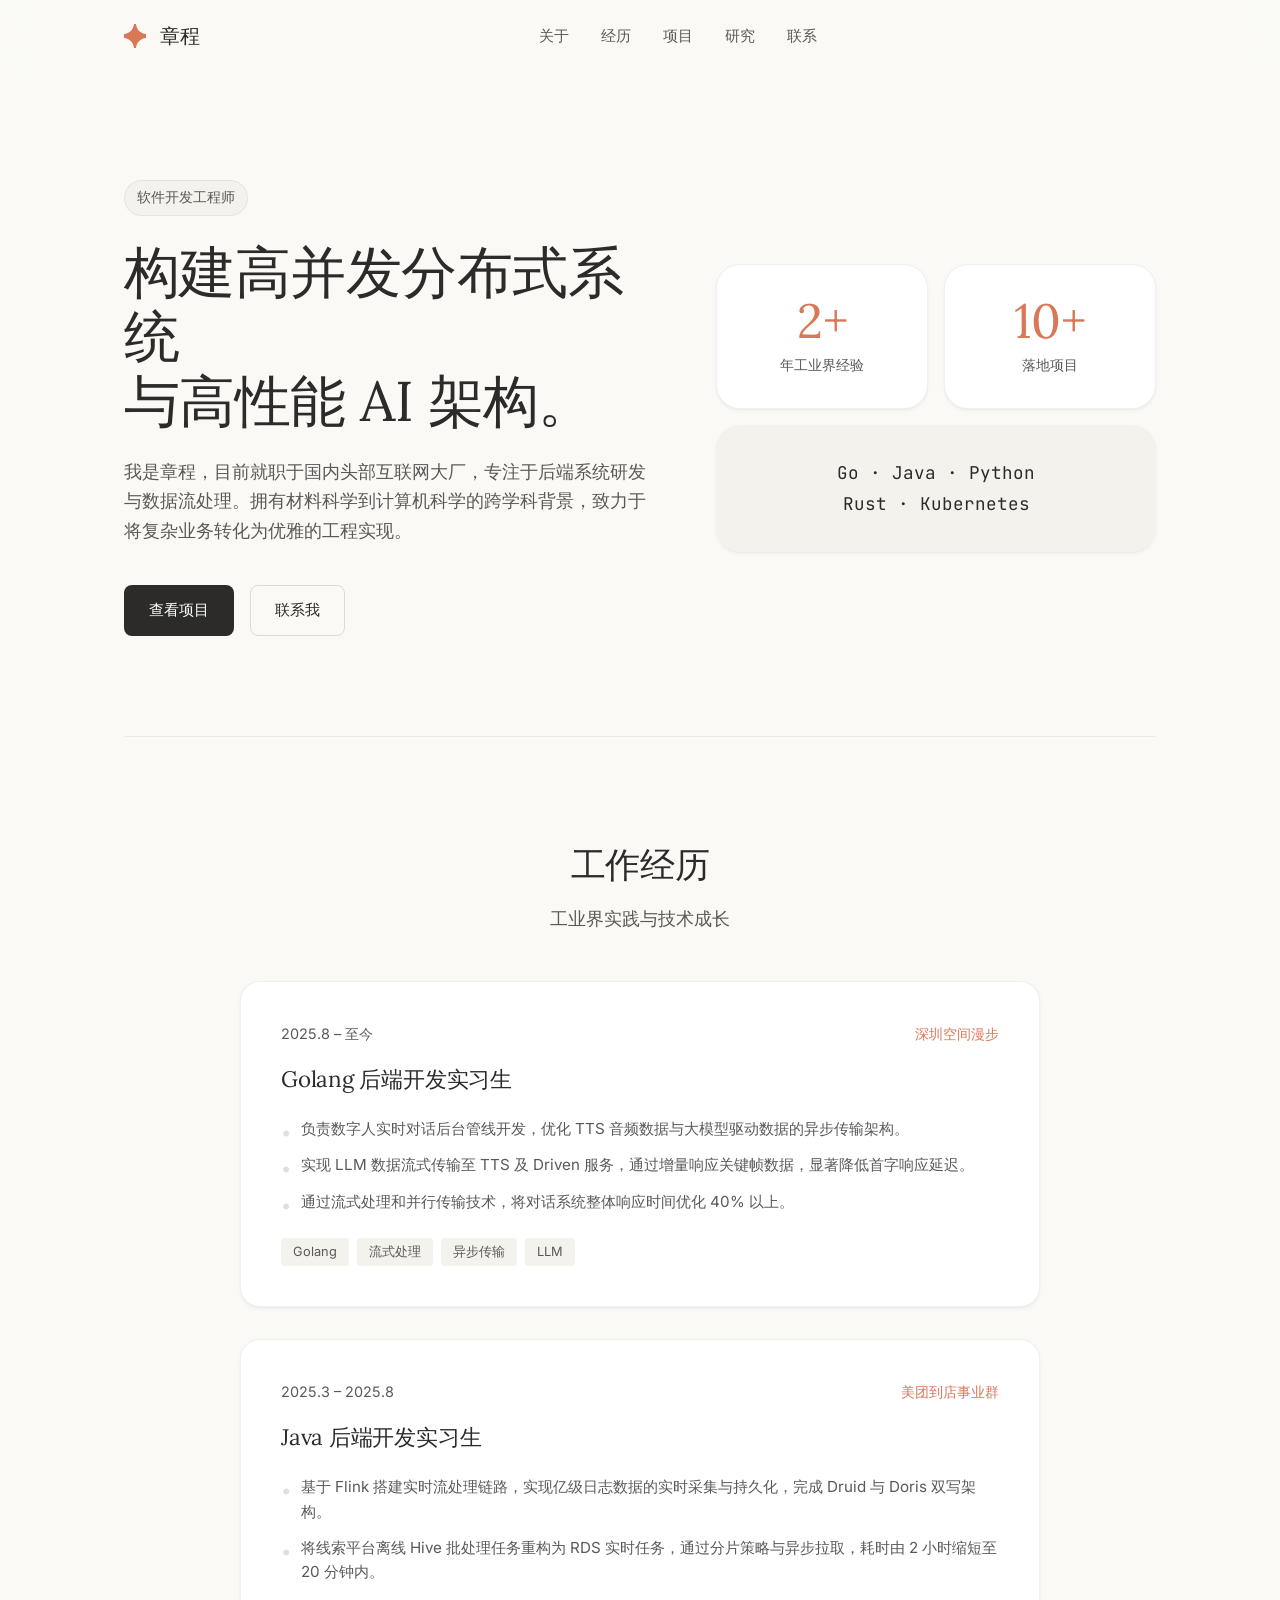
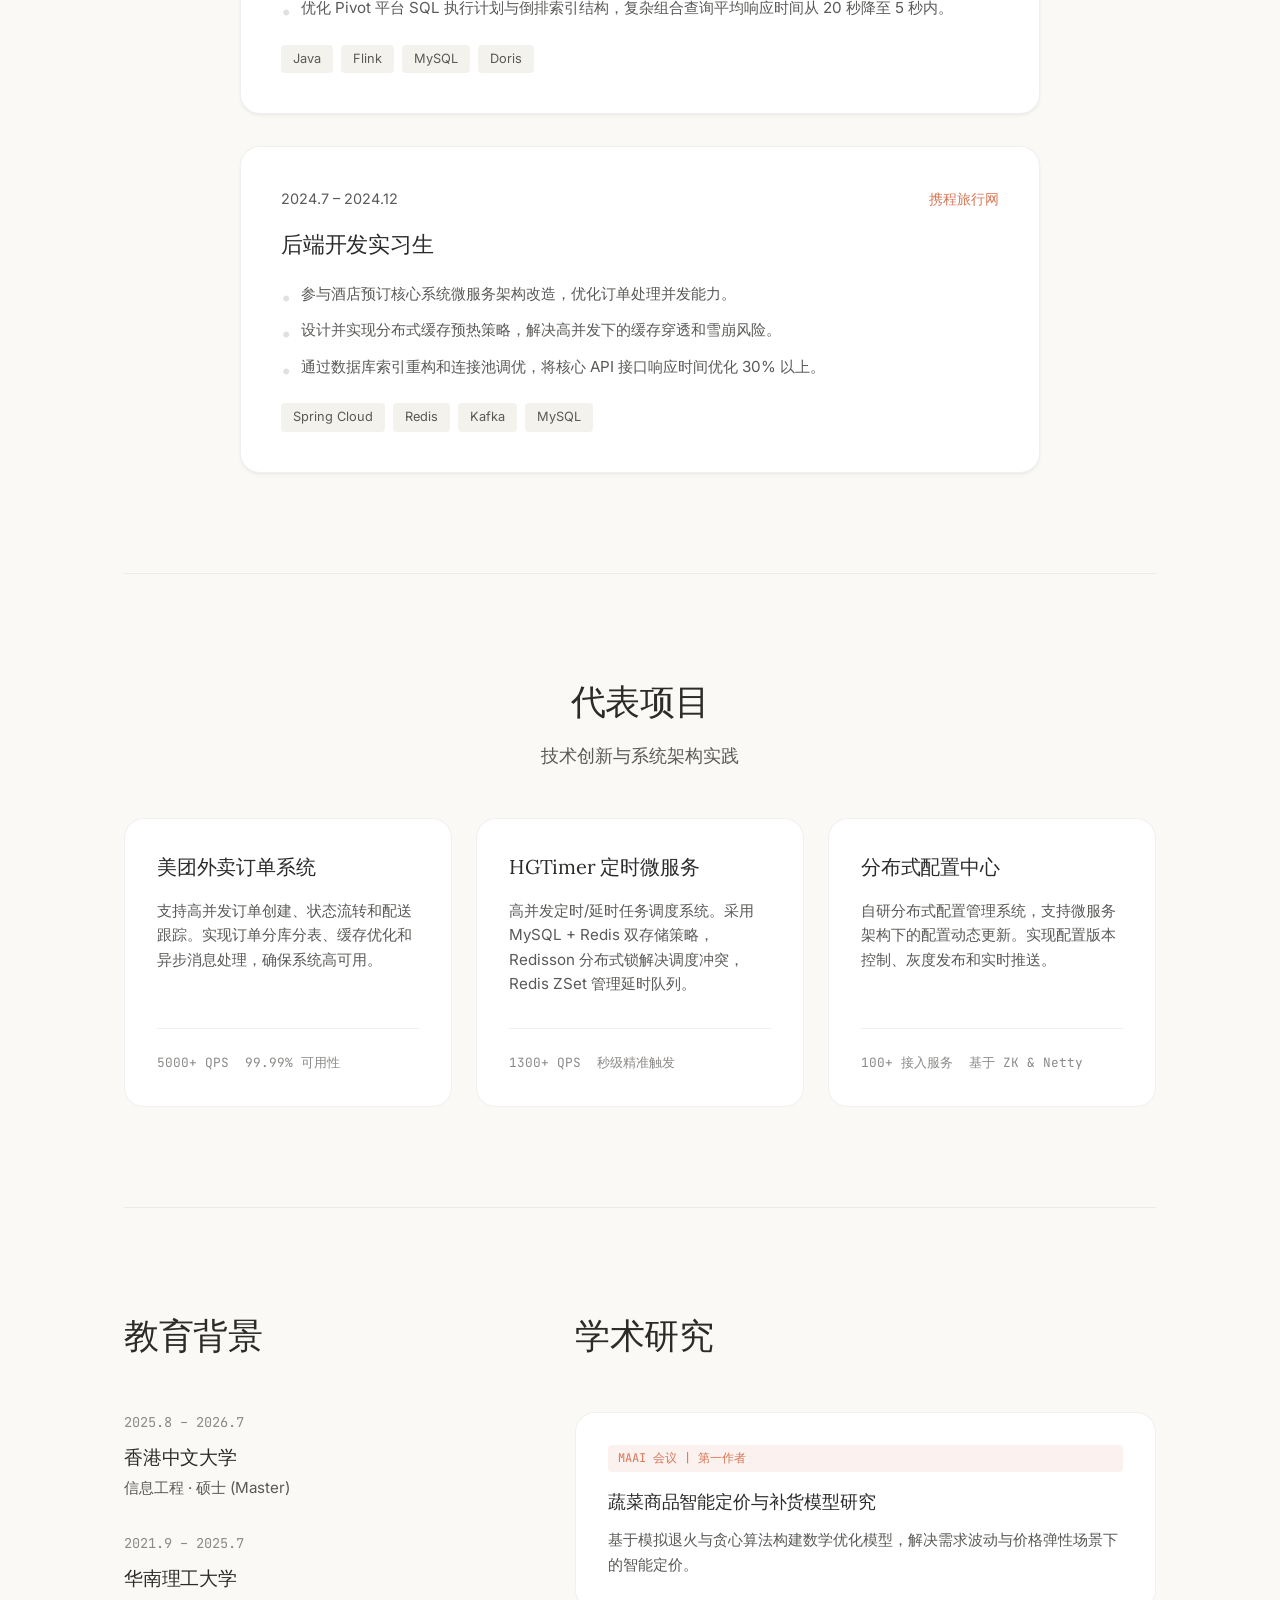
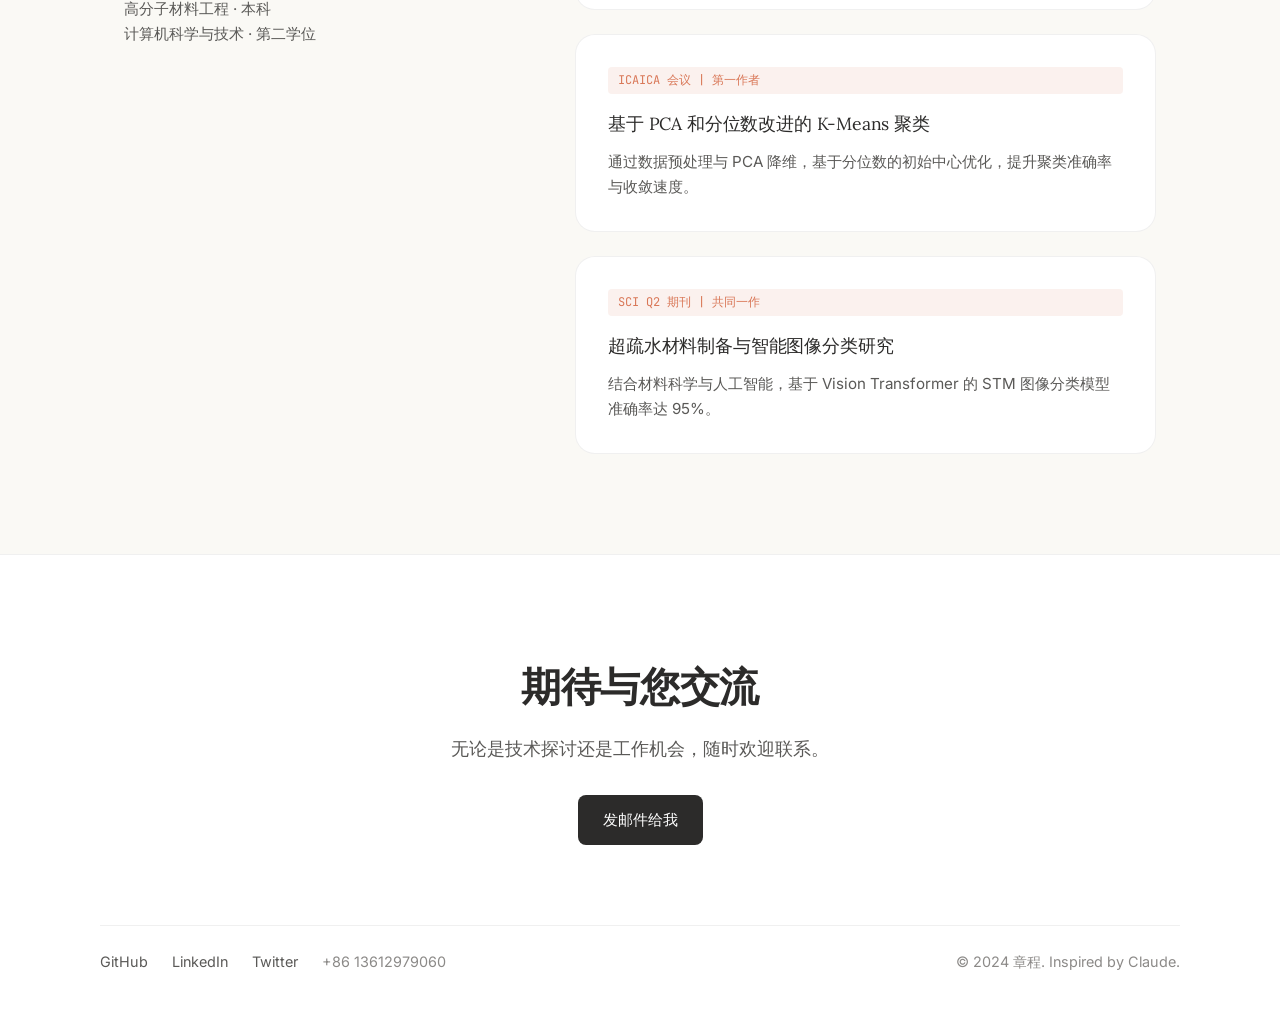
==== index.html @ 3ba99bca "redesign: full UI overhaul aligned with Claude.ai design system - Remove wallpaper toggle and neon p" ====
<!DOCTYPE html>
<html lang="zh-CN">
<head>
    <meta charset="UTF-8">
    <meta name="viewport" content="width=device-width, initial-scale=1.0">
    <title>章程 - 软件开发工程师</title>
    <!-- 字体：Lora(Serif)模拟Anthropic Serif, Inter(Sans)模拟Anthropic Sans -->
    <link rel="preconnect" href="https://fonts.googleapis.com">
    <link rel="preconnect" href="https://fonts.gstatic.com" crossorigin>
    <link href="https://fonts.googleapis.com/css2?family=Inter:wght@400;500;600&family=Lora:ital,wght@0,400;0,500;0,600;1,400&family=JetBrains+Mono:wght@400;500&display=swap" rel="stylesheet">
    <link rel="stylesheet" href="styles.css">
</head>
<body>
    <!-- 极简导航栏 -->
    <nav class="navbar">
        <div class="nav-container">
            <a href="#" class="nav-logo">
                <!-- Claude Star Logo SVG -->
                <svg width="24" height="24" viewBox="0 0 24 24" fill="none" xmlns="http://www.w3.org/2000/svg">
                    <path d="M12 0C12.5 5.5 16.5 9.5 22 10V14C16.5 14.5 12.5 18.5 12 24H10C9.5 18.5 5.5 14.5 0 14V10C5.5 9.5 9.5 5.5 10 0H12Z" fill="currentColor"/>
                </svg>
                <span>章程</span>
            </a>
            <div class="nav-menu">
                <a href="#about" class="nav-link">关于</a>
                <a href="#experience" class="nav-link">经历</a>
                <a href="#projects" class="nav-link">项目</a>
                <a href="#research" class="nav-link">研究</a>
                <a href="#contact" class="nav-link">联系</a>
            </div>
            <div class="nav-toggle">
                <span></span><span></span>
            </div>
        </div>
    </nav>

    <main class="main-content">
        <!-- Hero Section -->
        <section id="hero" class="hero">
            <div class="hero-content">
                <div class="hero-badge">软件开发工程师</div>
                <h1 class="hero-title">构建高并发分布式系统<br>与高性能 AI 架构。</h1>
                <p class="hero-description">
                    我是章程，目前就职于国内头部互联网大厂，专注于后端系统研发与数据流处理。拥有材料科学到计算机科学的跨学科背景，致力于将复杂业务转化为优雅的工程实现。
                </p>
                <div class="hero-actions">
                    <a href="#projects" class="btn btn-primary">查看项目</a>
                    <a href="#contact" class="btn btn-secondary">联系我</a>
                </div>
            </div>
            <div class="hero-visual">
                <div class="bento-grid">
                    <div class="bento-item stat-item">
                        <div class="stat-value">2+</div>
                        <div class="stat-label">年工业界经验</div>
                    </div>
                    <div class="bento-item stat-item">
                        <div class="stat-value">10+</div>
                        <div class="stat-label">落地项目</div>
                    </div>
                    <div class="bento-item tech-item">
                        <div class="tech-stack">Go · Java · Python<br>Rust · Kubernetes</div>
                    </div>
                </div>
            </div>
        </section>

        <!-- Experience Section -->
        <section id="experience" class="section">
            <div class="section-header">
                <h2>工作经历</h2>
                <p>工业界实践与技术成长</p>
            </div>
            <div class="timeline">
                <!-- 实习 1 -->
                <div class="timeline-card">
                    <div class="card-meta">
                        <span class="period">2025.8 – 至今</span>
                        <span class="company">深圳空间漫步</span>
                    </div>
                    <h3>Golang 后端开发实习生</h3>
                    <ul class="task-list">
                        <li>负责数字人实时对话后台管线开发，优化 TTS 音频数据与大模型驱动数据的异步传输架构。</li>
                        <li>实现 LLM 数据流式传输至 TTS 及 Driven 服务，通过增量响应关键帧数据，显著降低首字响应延迟。</li>
                        <li>通过流式处理和并行传输技术，将对话系统整体响应时间优化 40% 以上。</li>
                    </ul>
                    <div class="tags">
                        <span>Golang</span><span>流式处理</span><span>异步传输</span><span>LLM</span>
                    </div>
                </div>

                <!-- 实习 2 -->
                <div class="timeline-card">
                    <div class="card-meta">
                        <span class="period">2025.3 – 2025.8</span>
                        <span class="company">美团到店事业群</span>
                    </div>
                    <h3>Java 后端开发实习生</h3>
                    <ul class="task-list">
                        <li>基于 Flink 搭建实时流处理链路，实现亿级日志数据的实时采集与持久化，完成 Druid 与 Doris 双写架构。</li>
                        <li>将线索平台离线 Hive 批处理任务重构为 RDS 实时任务，通过分片策略与异步拉取，耗时由 2 小时缩短至 20 分钟内。</li>
                        <li>优化 Pivot 平台 SQL 执行计划与倒排索引结构，复杂组合查询平均响应时间从 20 秒降至 5 秒内。</li>
                    </ul>
                    <div class="tags">
                        <span>Java</span><span>Flink</span><span>MySQL</span><span>Doris</span>
                    </div>
                </div>

                <!-- 实习 3 -->
                <div class="timeline-card">
                    <div class="card-meta">
                        <span class="period">2024.7 – 2024.12</span>
                        <span class="company">携程旅行网</span>
                    </div>
                    <h3>后端开发实习生</h3>
                    <ul class="task-list">
                        <li>参与酒店预订核心系统微服务架构改造，优化订单处理并发能力。</li>
                        <li>设计并实现分布式缓存预热策略，解决高并发下的缓存穿透和雪崩风险。</li>
                        <li>通过数据库索引重构和连接池调优，将核心 API 接口响应时间优化 30% 以上。</li>
                    </ul>
                    <div class="tags">
                        <span>Spring Cloud</span><span>Redis</span><span>Kafka</span><span>MySQL</span>
                    </div>
                </div>
            </div>
        </section>

        <!-- Projects Section -->
        <section id="projects" class="section">
            <div class="section-header">
                <h2>代表项目</h2>
                <p>技术创新与系统架构实践</p>
            </div>
            <div class="grid-layout">
                <a href="https://github.com/SCUTcoder" target="_blank" class="project-card">
                    <div class="card-top">
                        <h3>美团外卖订单系统</h3>
                        <p>支持高并发订单创建、状态流转和配送跟踪。实现订单分库分表、缓存优化和异步消息处理，确保系统高可用。</p>
                    </div>
                    <div class="card-bottom">
                        <div class="metrics">
                            <span>5000+ QPS</span>
                            <span>99.99% 可用性</span>
                        </div>
                    </div>
                </a>

                <a href="https://github.com/SCUTcoder" target="_blank" class="project-card">
                    <div class="card-top">
                        <h3>HGTimer 定时微服务</h3>
                        <p>高并发定时/延时任务调度系统。采用 MySQL + Redis 双存储策略，Redisson 分布式锁解决调度冲突，Redis ZSet 管理延时队列。</p>
                    </div>
                    <div class="card-bottom">
                        <div class="metrics">
                            <span>1300+ QPS</span>
                            <span>秒级精准触发</span>
                        </div>
                    </div>
                </a>

                <a href="https://github.com/SCUTcoder" target="_blank" class="project-card">
                    <div class="card-top">
                        <h3>分布式配置中心</h3>
                        <p>自研分布式配置管理系统，支持微服务架构下的配置动态更新。实现配置版本控制、灰度发布和实时推送。</p>
                    </div>
                    <div class="card-bottom">
                        <div class="metrics">
                            <span>100+ 接入服务</span>
                            <span>基于 ZK & Netty</span>
                        </div>
                    </div>
                </a>
            </div>
        </section>

        <!-- Education & Research Section -->
        <section id="research" class="section split-section">
            <div class="split-col">
                <div class="section-header align-left">
                    <h2>教育背景</h2>
                </div>
                <div class="edu-list">
                    <div class="edu-item">
                        <div class="edu-year">2025.8 – 2026.7</div>
                        <h3>香港中文大学</h3>
                        <p>信息工程 · 硕士 (Master)</p>
                    </div>
                    <div class="edu-item">
                        <div class="edu-year">2021.9 – 2025.7</div>
                        <h3>华南理工大学</h3>
                        <p>高分子材料工程 · 本科<br>计算机科学与技术 · 第二学位</p>
                    </div>
                </div>
            </div>
            <div class="split-col">
                <div class="section-header align-left">
                    <h2>学术研究</h2>
                </div>
                <div class="research-list">
                    <a href="https://ieeexplore.ieee.org/document/10442157" target="_blank" class="research-item">
                        <span class="badge">MAAI 会议 | 第一作者</span>
                        <h4>蔬菜商品智能定价与补货模型研究</h4>
                        <p>基于模拟退火与贪心算法构建数学优化模型，解决需求波动与价格弹性场景下的智能定价。</p>
                    </a>
                    <a href="https://ieeexplore.ieee.org/document/10823007" target="_blank" class="research-item">
                        <span class="badge">ICAICA 会议 | 第一作者</span>
                        <h4>基于 PCA 和分位数改进的 K-Means 聚类</h4>
                        <p>通过数据预处理与 PCA 降维，基于分位数的初始中心优化，提升聚类准确率与收敛速度。</p>
                    </a>
                    <a href="https://www.sciencedirect.com/journal/surfaces-and-interfaces" target="_blank" class="research-item">
                        <span class="badge">SCI Q2 期刊 | 共同一作</span>
                        <h4>超疏水材料制备与智能图像分类研究</h4>
                        <p>结合材料科学与人工智能，基于 Vision Transformer 的 STM 图像分类模型准确率达 95%。</p>
                    </a>
                </div>
            </div>
        </section>
    </main>

    <footer id="contact" class="footer">
        <div class="footer-container">
            <div class="footer-main">
                <h2>期待与您交流</h2>
                <p>无论是技术探讨还是工作机会，随时欢迎联系。</p>
                <a href="mailto:1210611347@qq.com" class="btn btn-primary">发邮件给我</a>
            </div>
            <div class="footer-links">
                <div class="contact-links">
                    <a href="https://github.com/SCUTcoder" target="_blank">GitHub</a>
                    <a href="#">LinkedIn</a>
                    <a href="#">Twitter</a>
                    <span>+86 13612979060</span>
                </div>
                <div class="copyright">
                    © 2024 章程. Inspired by Claude.
                </div>
            </div>
        </div>
    </footer>

    <script src="script.js"></script>
</body>
</html>
---- styles.css ----
/* Claude Design System - Exact Alignment */
:root {
    /* Core Colors */
    --anthropic-paper: #FAF9F5;
    --anthropic-terracotta: #D97757;
    --anthropic-terracotta-hover: #C4664A;
    --anthropic-charcoal: #2C2B2A;

    /* Functional Colors */
    --bg-main: var(--anthropic-paper);
    --bg-secondary: #F4F2EC;
    --bg-card: #FFFFFF;
    --text-primary: var(--anthropic-charcoal);
    --text-secondary: #5A5957;
    --text-tertiary: #8C8A88;
    --border-light: rgba(0, 0, 0, 0.06);
    --border-medium: rgba(0, 0, 0, 0.12);

    /* Shadows */
    --shadow-sm: 0 1px 2px rgba(0, 0, 0, 0.04), 0 2px 4px rgba(0, 0, 0, 0.04);
    --shadow-md: 0 2px 4px rgba(0, 0, 0, 0.04), 0 4px 8px rgba(0, 0, 0, 0.04);
    --shadow-lg: 0 4px 6px rgba(0, 0, 0, 0.04), 0 10px 24px rgba(0, 0, 0, 0.06);

    /* Layout */
    --radius-sm: 8px;
    --radius-md: 12px;
    --radius-lg: 20px;
    --radius-xl: 24px;
    --transition: all 0.25s cubic-bezier(0.2, 0.8, 0.2, 1);
    --max-width: 1080px;
}

/* Reset & Base */
* { margin: 0; padding: 0; box-sizing: border-box; }
html { scroll-behavior: smooth; font-size: 16px; }

body {
    font-family: 'Inter', -apple-system, BlinkMacSystemFont, sans-serif;
    background-color: var(--bg-main);
    color: var(--text-primary);
    line-height: 1.6;
    -webkit-font-smoothing: antialiased;
    -moz-osx-font-smoothing: grayscale;
}

/* Typography Overrides */
h1, h2, h3, h4, .nav-logo {
    font-family: 'Lora', Georgia, serif;
    color: var(--text-primary);
    letter-spacing: -0.01em;
}

code, .badge {
    font-family: 'JetBrains Mono', monospace;
}

/* Navigation */
.navbar {
    position: fixed;
    top: 0; left: 0; right: 0;
    background: rgba(250, 249, 245, 0.85);
    backdrop-filter: blur(12px);
    -webkit-backdrop-filter: blur(12px);
    z-index: 1000;
    transition: var(--transition);
    border-bottom: 1px solid transparent;
}

.navbar.scrolled {
    border-bottom: 1px solid var(--border-light);
}

.nav-container {
    max-width: var(--max-width);
    margin: 0 auto;
    padding: 0 24px;
    height: 72px;
    display: flex;
    justify-content: space-between;
    align-items: center;
}

.nav-logo {
    display: flex;
    align-items: center;
    gap: 12px;
    font-size: 1.25rem;
    font-weight: 500;
    text-decoration: none;
    color: var(--text-primary);
}

.nav-logo svg {
    color: var(--anthropic-terracotta);
}

.nav-menu {
    display: flex;
    gap: 32px;
}

.nav-link {
    text-decoration: none;
    color: var(--text-secondary);
    font-size: 0.95rem;
    font-weight: 400;
    transition: var(--transition);
}

.nav-link:hover {
    color: var(--anthropic-terracotta);
}

/* Layout */
.main-content {
    max-width: var(--max-width);
    margin: 0 auto;
    padding: 0 24px;
}

.section {
    padding: 100px 0;
    border-bottom: 1px solid var(--border-light);
}

.section:last-child {
    border-bottom: none;
}

.section-header {
    margin-bottom: 48px;
    text-align: center;
}

.section-header.align-left {
    text-align: left;
}

.section-header h2 {
    font-size: 2.2rem;
    font-weight: 400;
    margin-bottom: 12px;
}

.section-header p {
    color: var(--text-secondary);
    font-size: 1.1rem;
}

/* Buttons */
.btn {
    display: inline-flex;
    align-items: center;
    justify-content: center;
    padding: 12px 24px;
    border-radius: var(--radius-sm);
    font-size: 0.95rem;
    font-weight: 500;
    text-decoration: none;
    transition: var(--transition);
    cursor: pointer;
    border: 1px solid transparent;
}

.btn-primary {
    background-color: var(--anthropic-charcoal);
    color: white;
}

.btn-primary:hover {
    background-color: #000000;
    transform: translateY(-1px);
    box-shadow: var(--shadow-md);
}

.btn-secondary {
    background-color: transparent;
    color: var(--text-primary);
    border-color: var(--border-medium);
}

.btn-secondary:hover {
    border-color: var(--text-primary);
    background-color: rgba(0,0,0,0.02);
}

/* Hero Section */
.hero {
    padding: 180px 0 100px;
    display: grid;
    grid-template-columns: 1.2fr 1fr;
    gap: 64px;
    align-items: center;
    border-bottom: 1px solid var(--border-light);
}

.hero-badge {
    display: inline-block;
    padding: 6px 12px;
    background: var(--bg-secondary);
    border: 1px solid var(--border-light);
    border-radius: 20px;
    font-size: 0.85rem;
    color: var(--text-secondary);
    margin-bottom: 24px;
    font-family: 'JetBrains Mono', monospace;
}

.hero-title {
    font-size: clamp(2.5rem, 5vw, 3.5rem);
    font-weight: 400;
    line-height: 1.15;
    margin-bottom: 24px;
}

.hero-description {
    font-size: 1.15rem;
    color: var(--text-secondary);
    line-height: 1.6;
    margin-bottom: 40px;
    max-width: 540px;
}

.hero-actions {
    display: flex;
    gap: 16px;
}

/* Bento Grid */
.bento-grid {
    display: grid;
    grid-template-columns: 1fr 1fr;
    gap: 16px;
}

.bento-item {
    background: var(--bg-card);
    padding: 32px;
    border-radius: var(--radius-xl);
    border: 1px solid var(--border-light);
    box-shadow: var(--shadow-sm);
    display: flex;
    flex-direction: column;
    justify-content: center;
}

.stat-item {
    align-items: center;
    text-align: center;
}

.stat-value {
    font-family: 'Lora', serif;
    font-size: 3rem;
    color: var(--anthropic-terracotta);
    line-height: 1;
    margin-bottom: 8px;
}

.stat-label {
    font-size: 0.9rem;
    color: var(--text-secondary);
}

.tech-item {
    grid-column: span 2;
    background: var(--bg-secondary);
    border: none;
}

.tech-stack {
    font-family: 'JetBrains Mono', monospace;
    font-size: 1.1rem;
    color: var(--text-primary);
    line-height: 1.8;
    text-align: center;
}

/* Timeline / Experience */
.timeline {
    max-width: 800px;
    margin: 0 auto;
    display: flex;
    flex-direction: column;
    gap: 32px;
}

.timeline-card {
    background: var(--bg-card);
    border: 1px solid var(--border-light);
    border-radius: var(--radius-lg);
    padding: 40px;
    box-shadow: var(--shadow-sm);
    transition: var(--transition);
}

.timeline-card:hover {
    box-shadow: var(--shadow-lg);
    border-color: var(--border-medium);
}

.card-meta {
    display: flex;
    justify-content: space-between;
    margin-bottom: 16px;
    font-size: 0.9rem;
    color: var(--text-secondary);
}

.company {
    font-weight: 500;
    color: var(--anthropic-terracotta);
}

.timeline-card h3 {
    font-size: 1.4rem;
    font-weight: 400;
    margin-bottom: 20px;
}

.task-list {
    list-style: none;
    margin-bottom: 24px;
}

.task-list li {
    position: relative;
    padding-left: 20px;
    margin-bottom: 12px;
    color: var(--text-secondary);
    font-size: 0.95rem;
}

.task-list li::before {
    content: "•";
    position: absolute;
    left: 0;
    color: var(--border-medium);
    font-size: 1.2rem;
}

.tags {
    display: flex;
    flex-wrap: wrap;
    gap: 8px;
}

.tags span {
    font-size: 0.8rem;
    padding: 4px 12px;
    background: var(--bg-secondary);
    border-radius: 4px;
    color: var(--text-secondary);
}

/* Grid Layouts for Projects */
.grid-layout {
    display: grid;
    grid-template-columns: repeat(auto-fit, minmax(300px, 1fr));
    gap: 24px;
}

.project-card, .research-item {
    background: var(--bg-card);
    border: 1px solid var(--border-light);
    border-radius: var(--radius-lg);
    padding: 32px;
    text-decoration: none;
    color: inherit;
    display: flex;
    flex-direction: column;
    justify-content: space-between;
    transition: var(--transition);
}

.project-card:hover, .research-item:hover {
    transform: translateY(-2px);
    box-shadow: var(--shadow-lg);
    border-color: var(--border-medium);
}

.card-top h3 {
    font-size: 1.25rem;
    font-weight: 400;
    margin-bottom: 16px;
}

.card-top p {
    color: var(--text-secondary);
    font-size: 0.95rem;
    line-height: 1.6;
    margin-bottom: 32px;
}

.metrics {
    display: flex;
    gap: 16px;
    padding-top: 24px;
    border-top: 1px solid var(--border-light);
    font-family: 'JetBrains Mono', monospace;
    font-size: 0.8rem;
    color: var(--text-tertiary);
}

/* Split Section (Education & Research) */
.split-section {
    display: grid;
    grid-template-columns: 1fr 1.5fr;
    gap: 64px;
}

.edu-item {
    margin-bottom: 32px;
}

.edu-year {
    font-family: 'JetBrains Mono', monospace;
    font-size: 0.85rem;
    color: var(--text-tertiary);
    margin-bottom: 8px;
}

.edu-item h3 {
    font-size: 1.2rem;
    font-weight: 400;
    margin-bottom: 4px;
}

.edu-item p {
    color: var(--text-secondary);
    font-size: 0.95rem;
}

.research-list {
    display: flex;
    flex-direction: column;
    gap: 24px;
}

.research-item .badge {
    display: inline-block;
    font-size: 0.75rem;
    padding: 4px 10px;
    background: rgba(217, 119, 87, 0.1);
    color: var(--anthropic-terracotta);
    border-radius: 4px;
    margin-bottom: 16px;
}

.research-item h4 {
    font-size: 1.1rem;
    font-weight: 400;
    margin-bottom: 12px;
}

.research-item p {
    color: var(--text-secondary);
    font-size: 0.95rem;
    margin: 0;
}

/* Footer */
.footer {
    background: var(--bg-card);
    padding: 100px 24px 40px;
    border-top: 1px solid var(--border-light);
}

.footer-container {
    max-width: var(--max-width);
    margin: 0 auto;
}

.footer-main {
    text-align: center;
    max-width: 600px;
    margin: 0 auto 80px;
}

.footer-main h2 {
    font-size: 2.5rem;
    margin-bottom: 16px;
}

.footer-main p {
    color: var(--text-secondary);
    font-size: 1.1rem;
    margin-bottom: 32px;
}

.footer-links {
    display: flex;
    justify-content: space-between;
    align-items: center;
    padding-top: 24px;
    border-top: 1px solid var(--border-light);
    font-size: 0.9rem;
}

.contact-links {
    display: flex;
    gap: 24px;
}

.contact-links a {
    color: var(--text-secondary);
    text-decoration: none;
    transition: var(--transition);
}

.contact-links a:hover {
    color: var(--text-primary);
}

.contact-links span {
    color: var(--text-tertiary);
}

.copyright {
    color: var(--text-tertiary);
}

/* Responsive */
@media (max-width: 900px) {
    .hero {
        grid-template-columns: 1fr;
        padding: 140px 0 80px;
        text-align: center;
    }

    .hero-description {
        margin: 0 auto 40px;
    }

    .hero-actions {
        justify-content: center;
    }

    .split-section {
        grid-template-columns: 1fr;
        gap: 48px;
    }
}

@media (max-width: 600px) {
    .nav-menu {
        display: none;
    }

    .bento-grid {
        grid-template-columns: 1fr;
    }

    .tech-item {
        grid-column: 1;
    }

    .footer-links {
        flex-direction: column;
        gap: 24px;
        text-align: center;
    }

    .contact-links {
        flex-wrap: wrap;
        justify-content: center;
    }
}

/* Minimalist fade-in animation for load */
.fade-up {
    animation: fadeUp 0.6s cubic-bezier(0.2, 0.8, 0.2, 1) forwards;
    opacity: 0;
    transform: translateY(20px);
}

@keyframes fadeUp {
    to {
        opacity: 1;
        transform: translateY(0);
    }
}
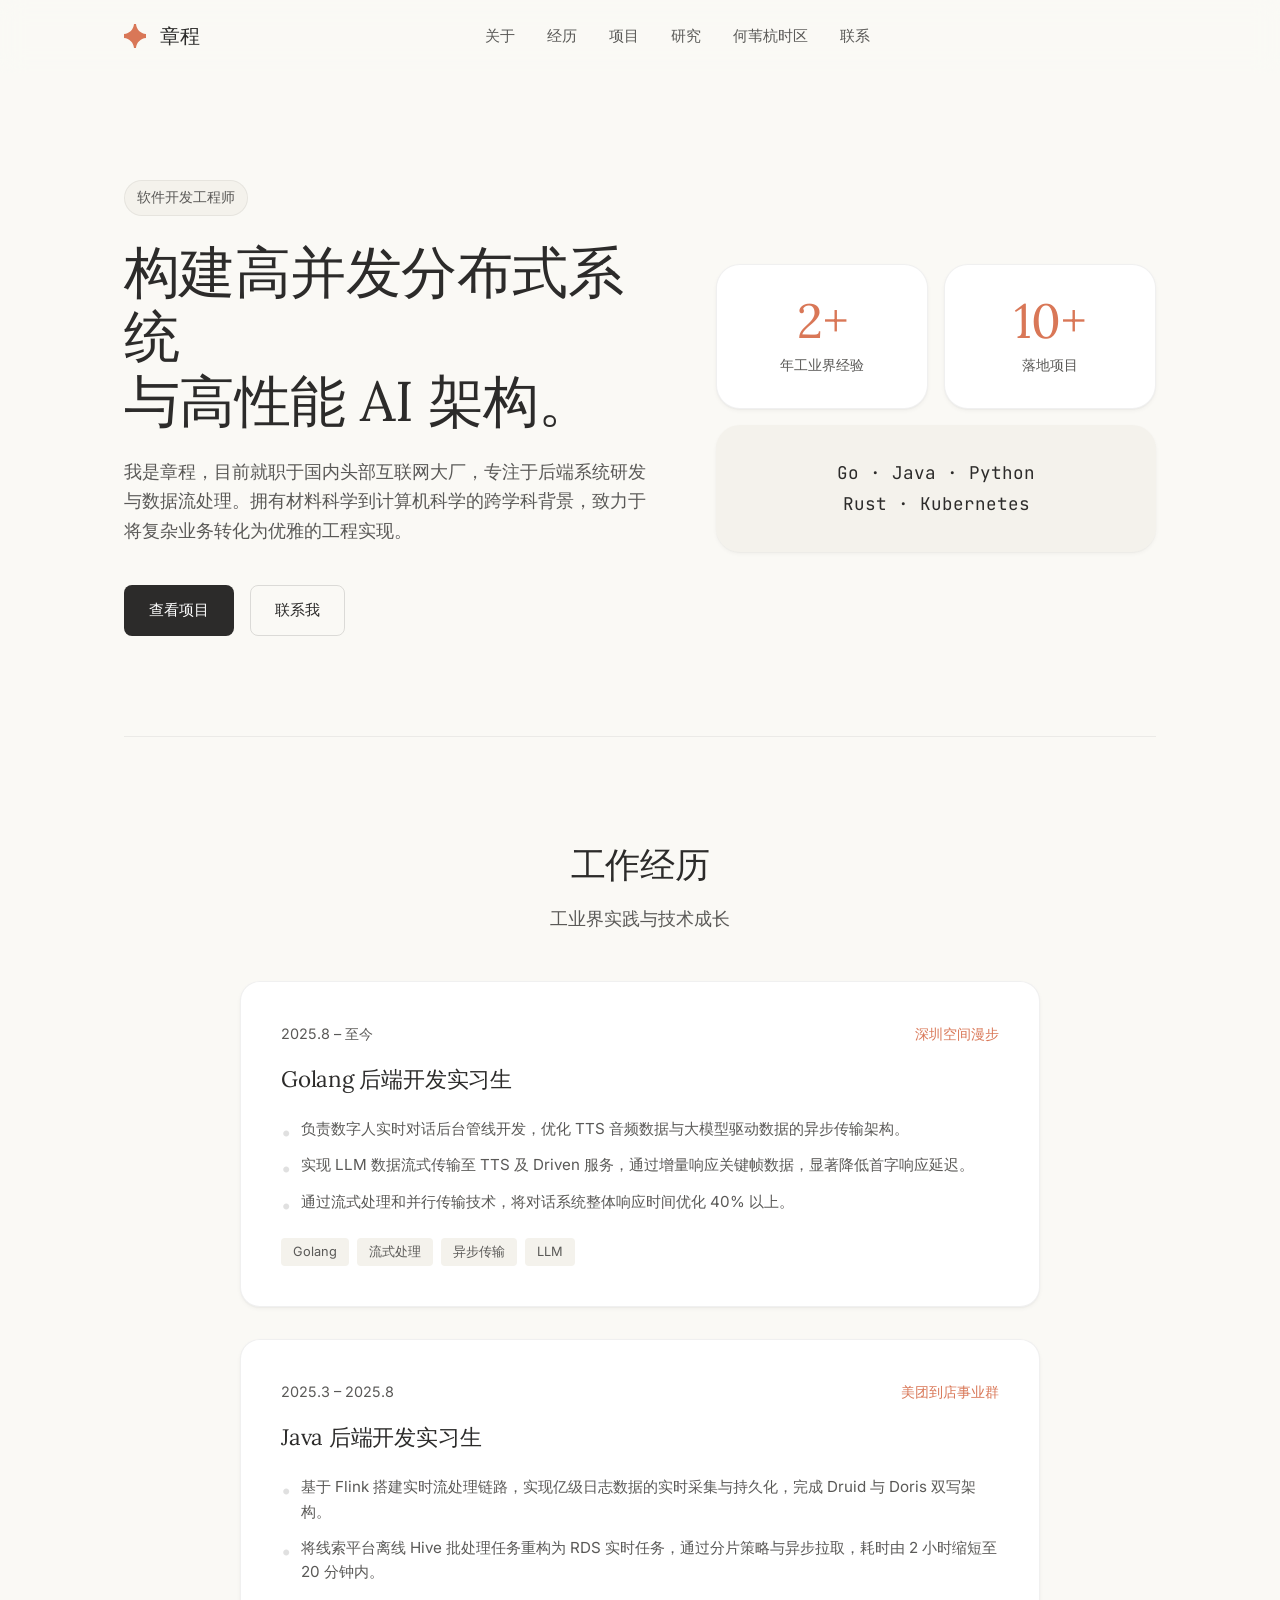
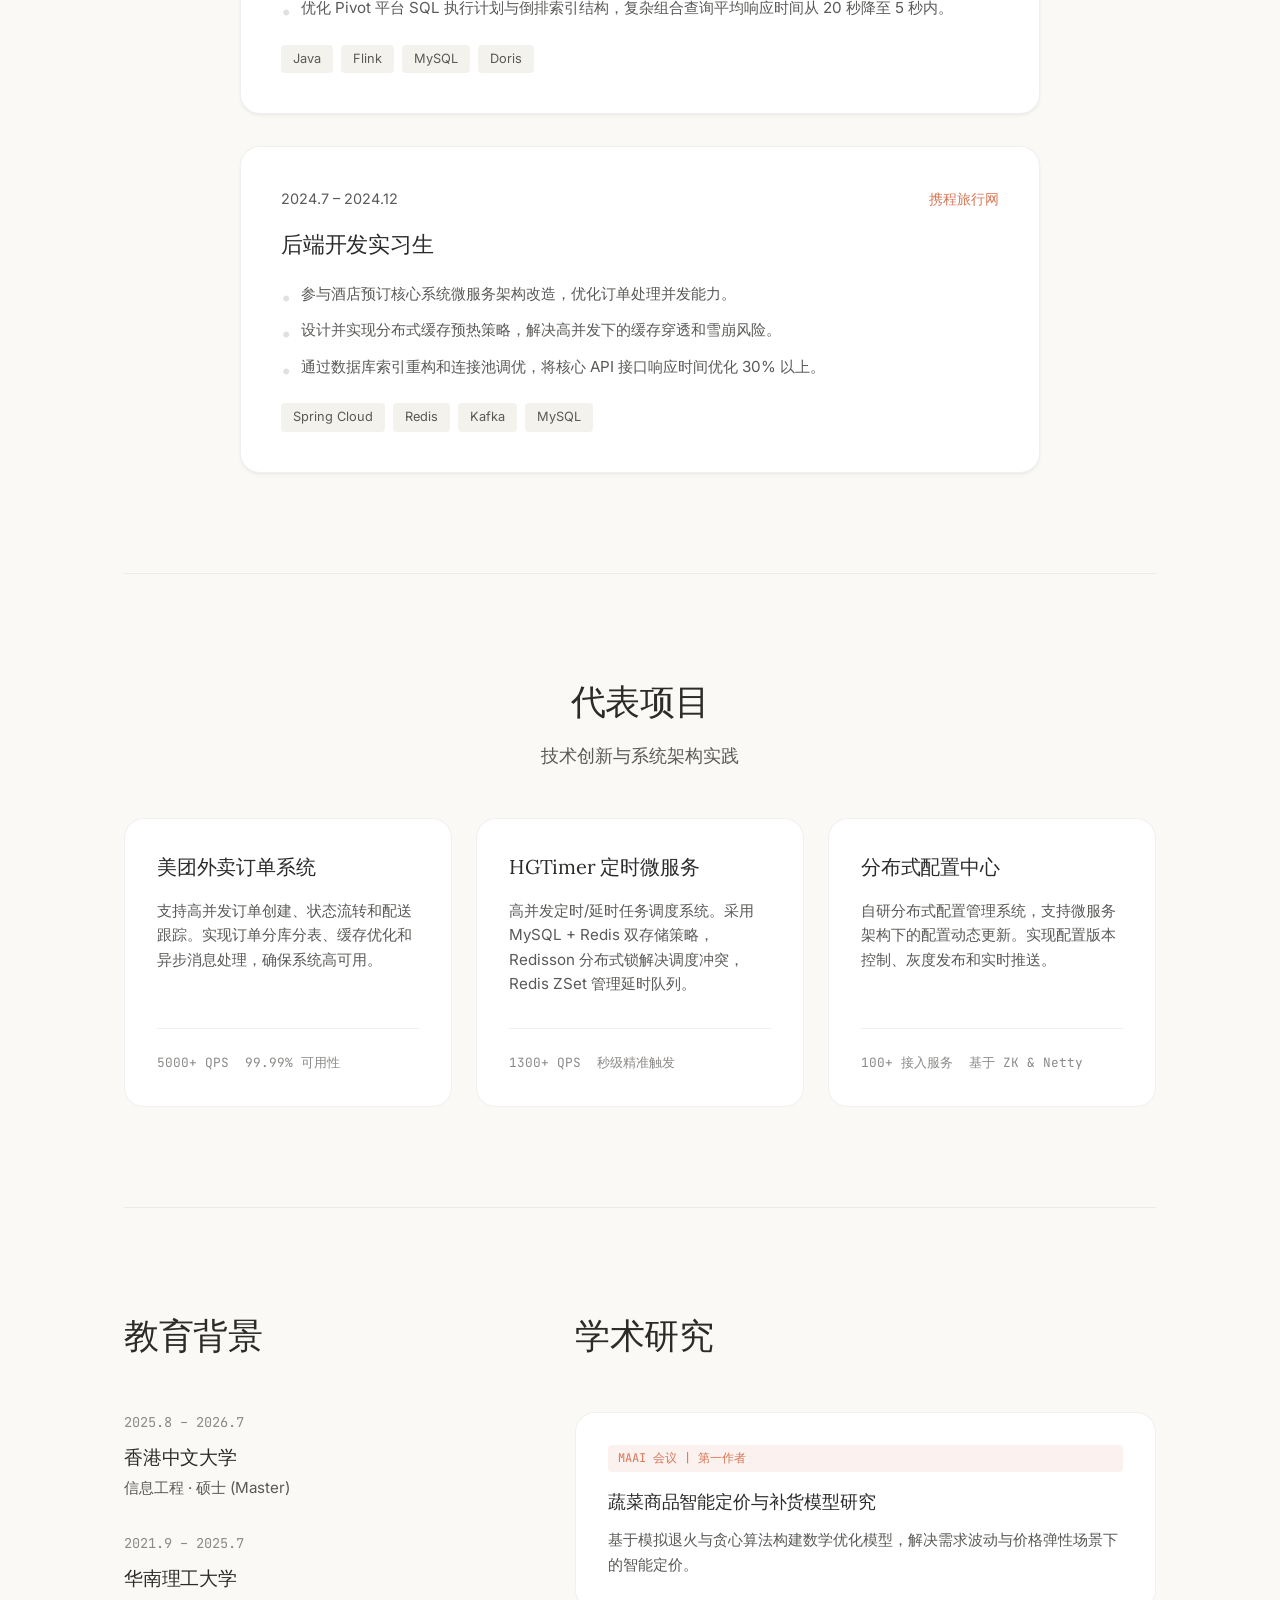
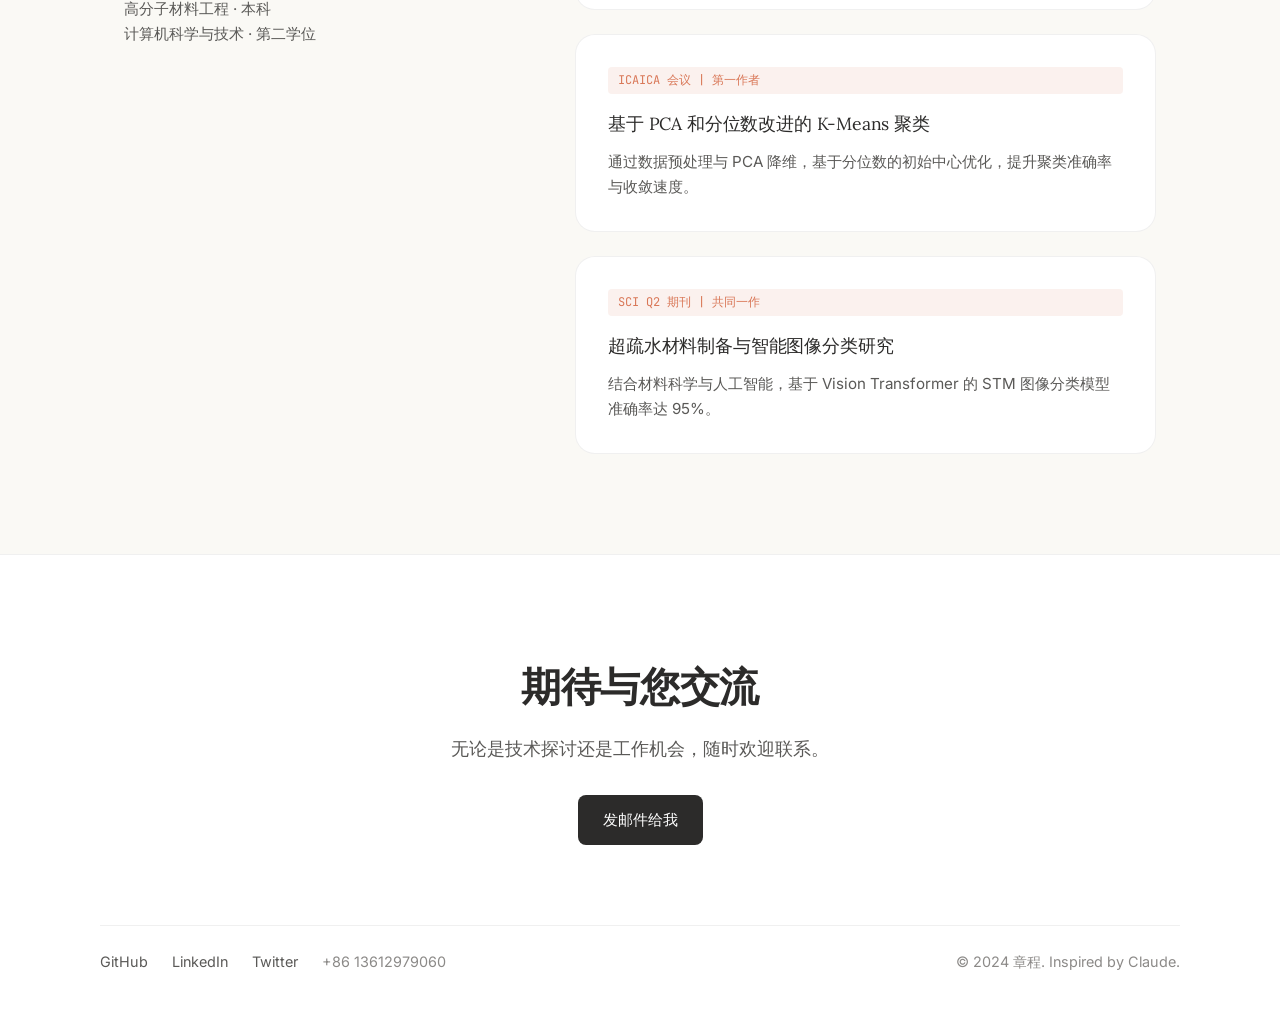
==== commit d4529adb: "Add He Weihang timezone clock" ====
--- a/index.html
+++ b/index.html
@@ -8,6 +8,7 @@
     <link rel="preconnect" href="https://fonts.googleapis.com">
     <link rel="preconnect" href="https://fonts.gstatic.com" crossorigin>
     <link href="https://fonts.googleapis.com/css2?family=Inter:wght@400;500;600&family=Lora:ital,wght@0,400;0,500;0,600;1,400&family=JetBrains+Mono:wght@400;500&display=swap" rel="stylesheet">
+    <link rel="icon" href="data:image/svg+xml,%3Csvg xmlns='http://www.w3.org/2000/svg' viewBox='0 0 24 24'%3E%3Cpath fill='%23D97757' d='M12 0C12.5 5.5 16.5 9.5 22 10V14C16.5 14.5 12.5 18.5 12 24H10C9.5 18.5 5.5 14.5 0 14V10C5.5 9.5 9.5 5.5 10 0H12Z'/%3E%3C/svg%3E">
     <link rel="stylesheet" href="styles.css">
 </head>
 <body>
@@ -26,6 +27,7 @@
                 <a href="#experience" class="nav-link">经历</a>
                 <a href="#projects" class="nav-link">项目</a>
                 <a href="#research" class="nav-link">研究</a>
+                <a href="/time/" class="nav-link">何苇杭时区</a>
                 <a href="#contact" class="nav-link">联系</a>
             </div>
             <div class="nav-toggle">
@@ -240,4 +242,4 @@
 
     <script src="script.js"></script>
 </body>
-</html>+</html>
--- a/styles.css
+++ b/styles.css
@@ -108,6 +108,10 @@
 }
 
 .nav-link:hover {
+    color: var(--anthropic-terracotta);
+}
+
+.nav-link.active {
     color: var(--anthropic-terracotta);
 }
 
@@ -226,6 +230,154 @@
     gap: 16px;
 }
 
+/* He Weihang Time */
+.time-page {
+    min-height: 100vh;
+}
+
+.time-main {
+    min-height: 100vh;
+}
+
+.time-hero {
+    min-height: 100vh;
+    padding: 150px 0 80px;
+    display: grid;
+    grid-template-columns: minmax(0, 0.9fr) minmax(360px, 1.1fr);
+    gap: 64px;
+    align-items: center;
+}
+
+.time-copy .hero-title {
+    margin-bottom: 20px;
+}
+
+.clock-shell {
+    background: var(--bg-card);
+    border: 1px solid var(--border-light);
+    border-radius: var(--radius-xl);
+    box-shadow: var(--shadow-lg);
+    padding: clamp(24px, 4vw, 44px);
+    display: grid;
+    gap: 32px;
+    justify-items: center;
+}
+
+.clock-face {
+    width: min(420px, 74vw);
+    aspect-ratio: 1;
+    border-radius: 50%;
+    position: relative;
+    background:
+        radial-gradient(circle at 50% 50%, rgba(217, 119, 87, 0.12) 0 6px, transparent 7px),
+        repeating-conic-gradient(from 0deg, rgba(44, 43, 42, 0.22) 0deg 1deg, transparent 1deg 30deg),
+        var(--bg-secondary);
+    border: 1px solid var(--border-medium);
+    box-shadow: inset 0 0 0 14px rgba(255,255,255,0.45), var(--shadow-md);
+}
+
+.clock-mark {
+    position: absolute;
+    font-family: 'JetBrains Mono', monospace;
+    color: var(--text-secondary);
+    font-size: clamp(0.85rem, 2vw, 1rem);
+    line-height: 1;
+}
+
+.mark-12 {
+    top: 22px;
+    left: 50%;
+    transform: translateX(-50%);
+}
+
+.mark-3 {
+    top: 50%;
+    right: 24px;
+    transform: translateY(-50%);
+}
+
+.mark-6 {
+    bottom: 22px;
+    left: 50%;
+    transform: translateX(-50%);
+}
+
+.mark-9 {
+    top: 50%;
+    left: 24px;
+    transform: translateY(-50%);
+}
+
+.clock-hand {
+    position: absolute;
+    left: 50%;
+    bottom: 50%;
+    transform-origin: 50% 100%;
+    transform: translateX(-50%) rotate(0deg);
+    border-radius: 999px;
+}
+
+.hour-hand {
+    width: 8px;
+    height: 26%;
+    background: var(--text-primary);
+}
+
+.minute-hand {
+    width: 5px;
+    height: 35%;
+    background: var(--text-secondary);
+}
+
+.second-hand {
+    width: 2px;
+    height: 40%;
+    background: var(--anthropic-terracotta);
+}
+
+.clock-pin {
+    position: absolute;
+    width: 18px;
+    aspect-ratio: 1;
+    left: 50%;
+    top: 50%;
+    transform: translate(-50%, -50%);
+    border-radius: 50%;
+    background: var(--anthropic-terracotta);
+    border: 4px solid var(--bg-card);
+    box-shadow: var(--shadow-sm);
+}
+
+.time-panel {
+    width: 100%;
+    text-align: center;
+    padding-top: 28px;
+    border-top: 1px solid var(--border-light);
+}
+
+.timezone-label,
+.china-time {
+    font-family: 'JetBrains Mono', monospace;
+    color: var(--text-tertiary);
+    font-size: 0.85rem;
+}
+
+.digital-time {
+    display: block;
+    margin: 8px 0;
+    font-family: 'JetBrains Mono', monospace;
+    font-size: clamp(2.4rem, 7vw, 5rem);
+    line-height: 1;
+    color: var(--text-primary);
+    font-variant-numeric: tabular-nums;
+}
+
+.date-line {
+    color: var(--text-secondary);
+    margin-bottom: 12px;
+    font-size: 1rem;
+}
+
 /* Bento Grid */
 .bento-grid {
     display: grid;
@@ -540,6 +692,17 @@
         grid-template-columns: 1fr;
         gap: 48px;
     }
+
+    .time-hero {
+        grid-template-columns: 1fr;
+        gap: 40px;
+        text-align: center;
+    }
+
+    .time-copy .hero-description {
+        margin-left: auto;
+        margin-right: auto;
+    }
 }
 
 @media (max-width: 600px) {
@@ -579,4 +742,4 @@
         opacity: 1;
         transform: translateY(0);
     }
-}+}
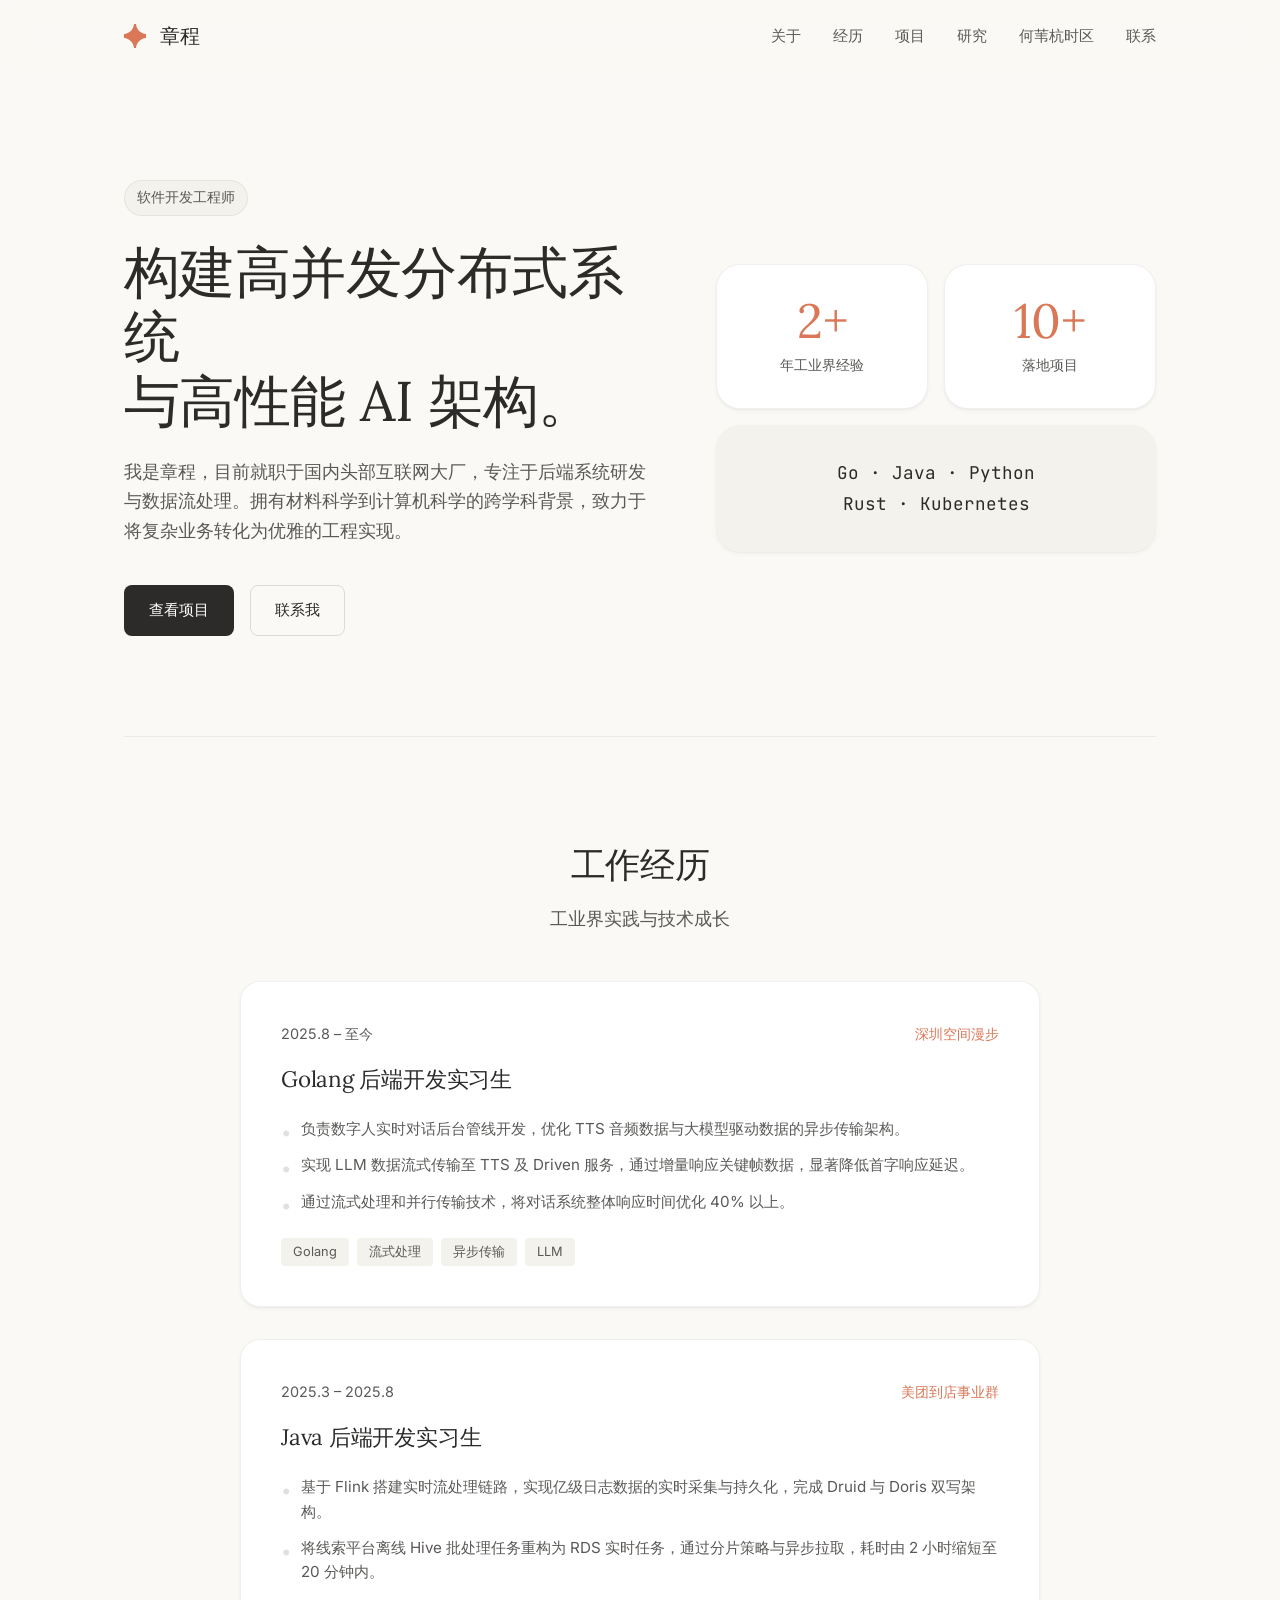
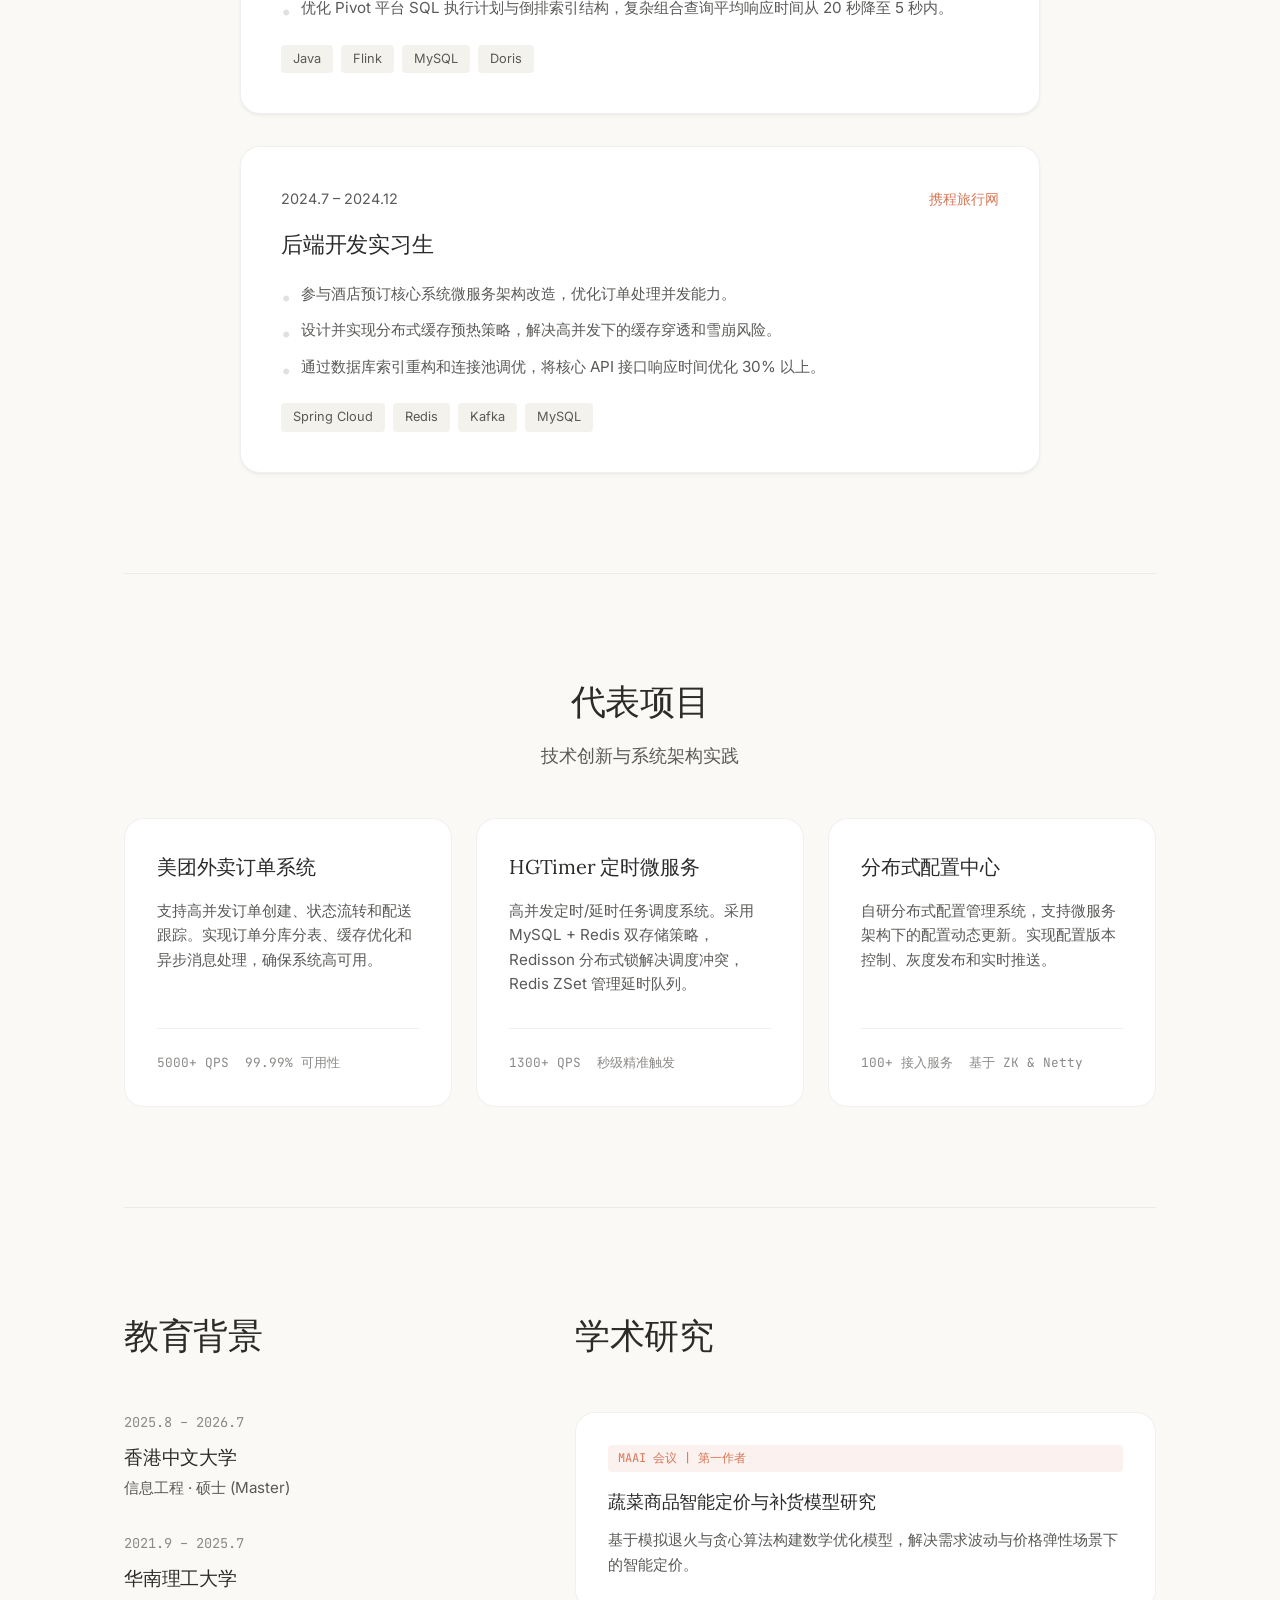
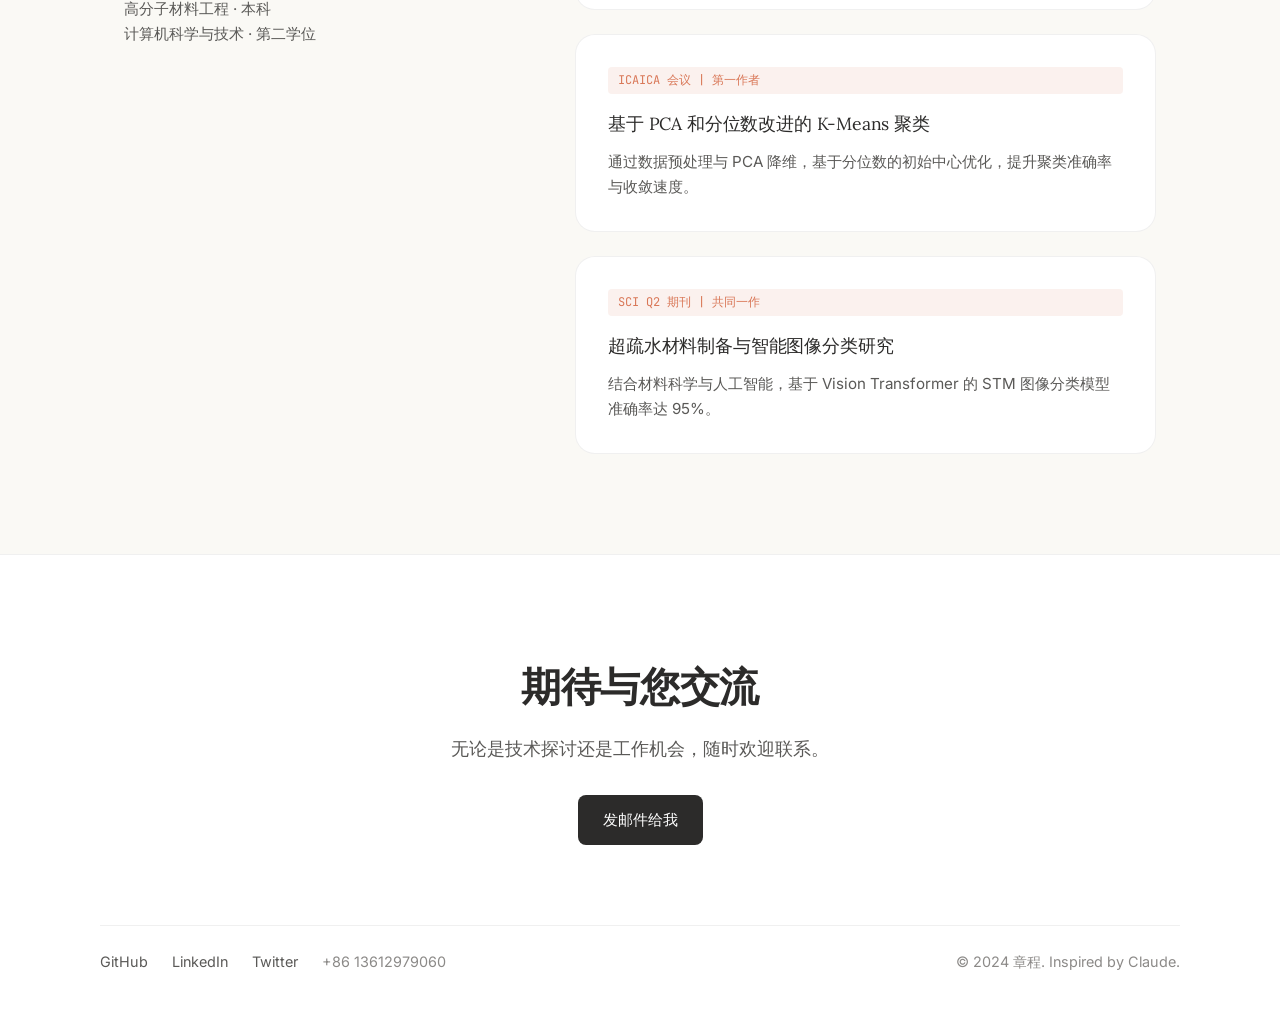
==== commit cce5fab4: "Fix mobile navigation menu" ====
--- a/index.html
+++ b/index.html
@@ -9,7 +9,7 @@
     <link rel="preconnect" href="https://fonts.gstatic.com" crossorigin>
     <link href="https://fonts.googleapis.com/css2?family=Inter:wght@400;500;600&family=Lora:ital,wght@0,400;0,500;0,600;1,400&family=JetBrains+Mono:wght@400;500&display=swap" rel="stylesheet">
     <link rel="icon" href="data:image/svg+xml,%3Csvg xmlns='http://www.w3.org/2000/svg' viewBox='0 0 24 24'%3E%3Cpath fill='%23D97757' d='M12 0C12.5 5.5 16.5 9.5 22 10V14C16.5 14.5 12.5 18.5 12 24H10C9.5 18.5 5.5 14.5 0 14V10C5.5 9.5 9.5 5.5 10 0H12Z'/%3E%3C/svg%3E">
-    <link rel="stylesheet" href="styles.css">
+    <link rel="stylesheet" href="styles.css?v=mobile-nav">
 </head>
 <body>
     <!-- 极简导航栏 -->
@@ -30,15 +30,15 @@
                 <a href="/time/" class="nav-link">何苇杭时区</a>
                 <a href="#contact" class="nav-link">联系</a>
             </div>
-            <div class="nav-toggle">
+            <button class="nav-toggle" type="button" aria-label="打开导航菜单" aria-expanded="false">
                 <span></span><span></span>
-            </div>
+            </button>
         </div>
     </nav>
 
     <main class="main-content">
         <!-- Hero Section -->
-        <section id="hero" class="hero">
+        <section id="about" class="hero">
             <div class="hero-content">
                 <div class="hero-badge">软件开发工程师</div>
                 <h1 class="hero-title">构建高并发分布式系统<br>与高性能 AI 架构。</h1>
@@ -240,6 +240,6 @@
         </div>
     </footer>
 
-    <script src="script.js"></script>
+    <script src="script.js?v=mobile-nav"></script>
 </body>
 </html>
--- a/styles.css
+++ b/styles.css
@@ -80,6 +80,42 @@
     align-items: center;
 }
 
+.nav-toggle {
+    display: none;
+    width: 42px;
+    height: 42px;
+    align-items: center;
+    justify-content: center;
+    flex-direction: column;
+    gap: 6px;
+    border: 1px solid var(--border-medium);
+    border-radius: var(--radius-sm);
+    background: rgba(255, 255, 255, 0.58);
+    color: var(--text-primary);
+    cursor: pointer;
+    transition: var(--transition);
+}
+
+.nav-toggle:hover {
+    border-color: rgba(217, 119, 87, 0.38);
+}
+
+.nav-toggle span {
+    width: 18px;
+    height: 2px;
+    border-radius: 999px;
+    background: currentColor;
+    transition: var(--transition);
+}
+
+.nav-toggle.is-open span:first-child {
+    transform: translateY(4px) rotate(45deg);
+}
+
+.nav-toggle.is-open span:last-child {
+    transform: translateY(-4px) rotate(-45deg);
+}
+
 .nav-logo {
     display: flex;
     align-items: center;
@@ -232,54 +268,374 @@
 
 /* He Weihang Time */
 .time-page {
+    --time-ink: #161616;
+    --time-muted: #5a554e;
+    --time-teal: #245f63;
+    --time-blue: #5f83a3;
+    --time-teal-soft: #dcebe6;
+    --time-gold: #efc45d;
+    --time-paper: #fbf7ef;
     min-height: 100vh;
+    overflow-x: hidden;
+    background:
+        linear-gradient(120deg, rgba(36, 95, 99, 0.16), rgba(251, 247, 239, 0) 42%),
+        linear-gradient(235deg, rgba(95, 131, 163, 0.16), rgba(251, 247, 239, 0) 46%),
+        linear-gradient(180deg, #fbf7ef 0%, #eef3f0 100%);
+}
+
+.time-page .navbar {
+    background: rgba(251, 247, 239, 0.86);
 }
 
 .time-main {
+    max-width: 1180px;
     min-height: 100vh;
+    position: relative;
 }
 
 .time-hero {
     min-height: 100vh;
-    padding: 150px 0 80px;
+    padding: 126px 0 54px;
+    position: relative;
     display: grid;
-    grid-template-columns: minmax(0, 0.9fr) minmax(360px, 1.1fr);
-    gap: 64px;
-    align-items: center;
+    grid-template-columns: minmax(340px, 0.84fr) minmax(560px, 1.16fr);
+    gap: 36px;
+    align-items: center;
+}
+
+.time-globe {
+    position: absolute;
+    width: min(620px, 52vw);
+    aspect-ratio: 1;
+    right: -130px;
+    top: 72px;
+    pointer-events: none;
+    opacity: 0.34;
+    z-index: 0;
+}
+
+.globe-core,
+.globe-orbit {
+    position: absolute;
+    inset: 0;
+    border-radius: 50%;
+}
+
+.globe-core {
+    overflow: hidden;
+    border: 1px solid rgba(36, 95, 99, 0.2);
+    background:
+        radial-gradient(ellipse at 29% 32%, rgba(36, 95, 99, 0.24) 0 8%, transparent 9%),
+        radial-gradient(ellipse at 42% 55%, rgba(36, 95, 99, 0.18) 0 11%, transparent 12%),
+        radial-gradient(ellipse at 66% 42%, rgba(217, 119, 87, 0.18) 0 9%, transparent 10%),
+        radial-gradient(ellipse at 62% 70%, rgba(36, 95, 99, 0.16) 0 7%, transparent 8%),
+        repeating-linear-gradient(0deg, transparent 0 38px, rgba(36, 95, 99, 0.14) 39px 40px),
+        repeating-linear-gradient(90deg, transparent 0 54px, rgba(36, 95, 99, 0.14) 55px 56px),
+        radial-gradient(circle at 45% 35%, rgba(255, 255, 255, 0.78), rgba(220, 235, 230, 0.44) 62%, rgba(95, 131, 163, 0.22));
+    box-shadow: inset -28px -24px 70px rgba(36, 95, 99, 0.12);
+}
+
+.globe-core::before,
+.globe-core::after {
+    content: "";
+    position: absolute;
+    inset: 8%;
+    border: 1px solid rgba(36, 95, 99, 0.16);
+    border-radius: 50%;
+}
+
+.globe-core::before {
+    transform: scaleX(0.46);
+}
+
+.globe-core::after {
+    transform: scaleY(0.54);
+}
+
+.globe-orbit {
+    border: 1px solid rgba(217, 119, 87, 0.2);
+}
+
+.orbit-one {
+    transform: rotate(-18deg) scaleX(1.18) scaleY(0.42);
+}
+
+.orbit-two {
+    border-color: rgba(36, 95, 99, 0.22);
+    transform: rotate(23deg) scaleX(1.12) scaleY(0.35);
+}
+
+.time-copy,
+.time-feature {
+    position: relative;
+    z-index: 1;
+}
+
+.time-badge {
+    background: rgba(255, 255, 255, 0.74);
+    border-color: rgba(36, 95, 99, 0.24);
+    color: var(--time-teal);
+    margin-bottom: 18px;
 }
 
 .time-copy .hero-title {
+    color: var(--time-ink);
+    font-size: clamp(3.2rem, 6.4vw, 4.9rem);
+    letter-spacing: 0;
+    line-height: 0.98;
     margin-bottom: 20px;
+    white-space: nowrap;
+}
+
+.time-copy .hero-description {
+    color: var(--time-muted);
+    font-size: 1.08rem;
+    line-height: 1.75;
+    max-width: 500px;
+    margin-bottom: 28px;
+}
+
+.time-tags {
+    display: flex;
+    flex-wrap: wrap;
+    gap: 9px;
+    max-width: 570px;
+}
+
+.time-tags span {
+    display: inline-flex;
+    align-items: center;
+    min-height: 36px;
+    padding: 7px 12px;
+    border-radius: var(--radius-sm);
+    border: 1px solid rgba(36, 95, 99, 0.2);
+    background: rgba(255, 255, 255, 0.7);
+    color: var(--time-teal);
+    font-size: 0.84rem;
+    font-weight: 600;
+    box-shadow: 0 8px 18px rgba(22, 22, 22, 0.05);
+}
+
+.time-tags span:nth-child(2),
+.time-tags span:nth-child(5),
+.time-tags span:nth-child(8) {
+    border-color: rgba(217, 119, 87, 0.28);
+    color: var(--anthropic-terracotta);
+}
+
+.time-tags span:nth-child(3),
+.time-tags span:nth-child(6) {
+    border-color: rgba(95, 131, 163, 0.22);
+    color: var(--time-blue);
+}
+
+.time-lines {
+    max-width: 570px;
+    margin-top: 18px;
+    padding: 14px;
+    display: grid;
+    grid-template-columns: auto 1fr 1fr;
+    gap: 10px;
+    align-items: center;
+    border: 1px solid rgba(22, 22, 22, 0.08);
+    border-radius: var(--radius-sm);
+    background: rgba(255, 255, 255, 0.58);
+    box-shadow: 0 12px 24px rgba(22, 22, 22, 0.05);
+}
+
+.time-lines span {
+    grid-row: span 2;
+    align-self: stretch;
+    display: flex;
+    align-items: center;
+    padding: 0 12px;
+    border-right: 1px solid rgba(22, 22, 22, 0.08);
+    color: var(--time-muted);
+    font-family: 'JetBrains Mono', monospace;
+    font-size: 0.76rem;
+}
+
+.time-lines p {
+    margin: 0;
+    color: var(--time-ink);
+    font-size: 0.88rem;
+    font-weight: 600;
+    line-height: 1.35;
+}
+
+.time-lines p:nth-of-type(2),
+.time-lines p:nth-of-type(3) {
+    color: var(--anthropic-terracotta);
+}
+
+.time-facts {
+    display: grid;
+    grid-template-columns: repeat(3, minmax(0, 1fr));
+    gap: 10px;
+    max-width: 540px;
+    margin-top: 18px;
+}
+
+.time-fact {
+    min-height: 82px;
+    padding: 14px;
+    border: 1px solid rgba(22, 22, 22, 0.08);
+    border-radius: var(--radius-sm);
+    background: rgba(255, 255, 255, 0.66);
+    box-shadow: 0 12px 24px rgba(22, 22, 22, 0.05);
+}
+
+.time-fact span {
+    display: block;
+    color: var(--time-muted);
+    font-size: 0.78rem;
+    margin-bottom: 7px;
+}
+
+.time-fact strong {
+    display: block;
+    color: var(--time-ink);
+    font-family: 'JetBrains Mono', monospace;
+    font-size: clamp(1.05rem, 2.2vw, 1.34rem);
+    line-height: 1.1;
+    font-weight: 500;
+}
+
+.time-feature {
+    display: grid;
+    grid-template-columns: minmax(220px, 0.78fr) minmax(330px, 1fr);
+    gap: 18px;
+    align-items: stretch;
+}
+
+.time-portrait-card {
+    position: relative;
+    margin: 0;
+    min-height: 540px;
+    border-radius: var(--radius-sm);
+    overflow: hidden;
+    background: #121212;
+    border: 1px solid rgba(22, 22, 22, 0.14);
+    box-shadow: 0 26px 60px rgba(22, 22, 22, 0.16);
+}
+
+.time-portrait {
+    width: 100%;
+    height: 100%;
+    min-height: 540px;
+    object-fit: cover;
+    object-position: center;
+    display: block;
+    filter: saturate(1.05) contrast(1.02);
+}
+
+.portrait-badge,
+.late-stamp,
+.time-portrait-card figcaption,
+.clock-header,
+.delay-control,
+.clock-note {
+    font-family: 'JetBrains Mono', monospace;
+}
+
+.portrait-badge {
+    position: absolute;
+    left: 14px;
+    top: 14px;
+    padding: 7px 10px;
+    border: 1px solid rgba(255, 255, 255, 0.38);
+    border-radius: var(--radius-sm);
+    background: rgba(255, 255, 255, 0.76);
+    backdrop-filter: blur(10px);
+    color: var(--time-ink);
+    font-size: 0.66rem;
+}
+
+.late-stamp {
+    position: absolute;
+    right: 12px;
+    bottom: 62px;
+    transform: rotate(-7deg);
+    padding: 8px 12px;
+    border: 2px solid var(--anthropic-terracotta);
+    border-radius: var(--radius-sm);
+    background: rgba(251, 247, 239, 0.84);
+    color: var(--anthropic-terracotta);
+    font-size: 1.05rem;
+    font-weight: 500;
+}
+
+.time-portrait-card figcaption {
+    position: absolute;
+    left: 0;
+    right: 0;
+    bottom: 0;
+    padding: 15px 16px;
+    background: rgba(18, 18, 18, 0.78);
+    color: rgba(255, 255, 255, 0.88);
+    font-size: 0.78rem;
+    text-align: center;
+    backdrop-filter: blur(10px);
 }
 
 .clock-shell {
-    background: var(--bg-card);
-    border: 1px solid var(--border-light);
-    border-radius: var(--radius-xl);
-    box-shadow: var(--shadow-lg);
-    padding: clamp(24px, 4vw, 44px);
+    min-height: 540px;
+    position: relative;
+    overflow: hidden;
+    background: rgba(255, 255, 255, 0.86);
+    border: 1px solid rgba(22, 22, 22, 0.1);
+    border-radius: var(--radius-sm);
+    box-shadow: 0 26px 60px rgba(22, 22, 22, 0.12);
+    padding: clamp(22px, 3vw, 32px);
     display: grid;
-    gap: 32px;
+    gap: 24px;
     justify-items: center;
+    align-content: space-between;
+}
+
+.clock-shell::before {
+    content: "";
+    position: absolute;
+    top: 0;
+    left: 0;
+    right: 0;
+    height: 8px;
+    background: linear-gradient(90deg, var(--time-teal), var(--time-gold), var(--anthropic-terracotta));
+}
+
+.clock-header {
+    width: 100%;
+    display: flex;
+    justify-content: space-between;
+    align-items: center;
+    gap: 16px;
+    color: var(--time-muted);
+    font-size: 0.72rem;
+}
+
+.clock-header strong {
+    color: var(--time-teal);
+    font-size: 1rem;
+    font-weight: 500;
 }
 
 .clock-face {
-    width: min(420px, 74vw);
+    width: min(305px, 100%);
     aspect-ratio: 1;
     border-radius: 50%;
     position: relative;
     background:
-        radial-gradient(circle at 50% 50%, rgba(217, 119, 87, 0.12) 0 6px, transparent 7px),
-        repeating-conic-gradient(from 0deg, rgba(44, 43, 42, 0.22) 0deg 1deg, transparent 1deg 30deg),
-        var(--bg-secondary);
-    border: 1px solid var(--border-medium);
-    box-shadow: inset 0 0 0 14px rgba(255,255,255,0.45), var(--shadow-md);
+        radial-gradient(circle at 50% 50%, rgba(36, 95, 99, 0.14) 0 7px, transparent 8px),
+        repeating-conic-gradient(from 0deg, rgba(22, 22, 22, 0.3) 0deg 1deg, transparent 1deg 30deg),
+        linear-gradient(145deg, #fbf7ef, #dcebe6);
+    border: 1px solid rgba(22, 22, 22, 0.16);
+    box-shadow: inset 0 0 0 13px rgba(255,255,255,0.55), 0 18px 36px rgba(36, 95, 99, 0.16);
 }
 
 .clock-mark {
     position: absolute;
     font-family: 'JetBrains Mono', monospace;
-    color: var(--text-secondary);
+    color: rgba(22, 22, 22, 0.62);
     font-size: clamp(0.85rem, 2vw, 1rem);
     line-height: 1;
 }
@@ -320,13 +676,13 @@
 .hour-hand {
     width: 8px;
     height: 26%;
-    background: var(--text-primary);
+    background: var(--time-ink);
 }
 
 .minute-hand {
     width: 5px;
     height: 35%;
-    background: var(--text-secondary);
+    background: var(--time-teal);
 }
 
 .second-hand {
@@ -344,38 +700,95 @@
     transform: translate(-50%, -50%);
     border-radius: 50%;
     background: var(--anthropic-terracotta);
-    border: 4px solid var(--bg-card);
+    border: 4px solid #ffffff;
     box-shadow: var(--shadow-sm);
 }
 
 .time-panel {
     width: 100%;
     text-align: center;
-    padding-top: 28px;
-    border-top: 1px solid var(--border-light);
+    padding-top: 24px;
+    border-top: 1px solid rgba(22, 22, 22, 0.08);
 }
 
 .timezone-label,
 .china-time {
     font-family: 'JetBrains Mono', monospace;
-    color: var(--text-tertiary);
-    font-size: 0.85rem;
+    color: var(--time-muted);
+    font-size: 0.82rem;
 }
 
 .digital-time {
     display: block;
-    margin: 8px 0;
+    margin: 9px 0;
     font-family: 'JetBrains Mono', monospace;
-    font-size: clamp(2.4rem, 7vw, 5rem);
+    font-size: clamp(2.35rem, 4.6vw, 3.65rem);
     line-height: 1;
-    color: var(--text-primary);
+    color: var(--time-ink);
     font-variant-numeric: tabular-nums;
+    white-space: nowrap;
 }
 
 .date-line {
     color: var(--text-secondary);
     margin-bottom: 12px;
-    font-size: 1rem;
+    font-size: 0.96rem;
+}
+
+.delay-control {
+    width: 100%;
+    padding: 14px;
+    border: 1px solid rgba(36, 95, 99, 0.14);
+    border-radius: var(--radius-sm);
+    background: rgba(220, 235, 230, 0.52);
+}
+
+.delay-control-top,
+.delay-scale {
+    display: flex;
+    justify-content: space-between;
+    gap: 12px;
+}
+
+.delay-control-top {
+    align-items: center;
+    margin-bottom: 10px;
+}
+
+.delay-control label {
+    color: var(--time-muted);
+    font-size: 0.76rem;
+}
+
+.delay-control output {
+    color: var(--time-teal);
+    font-size: 0.9rem;
+    font-weight: 500;
+}
+
+.delay-control input[type="range"] {
+    width: 100%;
+    height: 26px;
+    accent-color: var(--anthropic-terracotta);
+    cursor: pointer;
+}
+
+.delay-scale {
+    color: var(--time-muted);
+    font-size: 0.68rem;
+}
+
+.clock-note {
+    width: 100%;
+    min-height: 36px;
+    display: flex;
+    align-items: center;
+    justify-content: center;
+    border: 1px solid rgba(36, 95, 99, 0.15);
+    border-radius: var(--radius-sm);
+    background: var(--time-teal-soft);
+    color: var(--time-teal);
+    font-size: 0.78rem;
 }
 
 /* Bento Grid */
@@ -699,15 +1112,81 @@
         text-align: center;
     }
 
+    .time-globe {
+        width: min(520px, 92vw);
+        right: 50%;
+        top: 92px;
+        transform: translateX(50%);
+        opacity: 0.18;
+    }
+
+    .time-copy .hero-title {
+        white-space: normal;
+    }
+
     .time-copy .hero-description {
         margin-left: auto;
         margin-right: auto;
     }
+
+    .time-tags {
+        justify-content: center;
+        margin-left: auto;
+        margin-right: auto;
+    }
+
+    .time-facts {
+        margin-left: auto;
+        margin-right: auto;
+    }
+
+    .time-feature {
+        grid-template-columns: minmax(190px, 0.72fr) minmax(260px, 1fr);
+    }
 }
 
 @media (max-width: 600px) {
     .nav-menu {
         display: none;
+    }
+
+    .nav-toggle {
+        display: inline-flex;
+    }
+
+    .nav-menu.is-open {
+        display: grid;
+        grid-template-columns: repeat(2, minmax(0, 1fr));
+        gap: 10px;
+        position: fixed;
+        top: 72px;
+        left: 16px;
+        right: 16px;
+        padding: 14px;
+        border: 1px solid var(--border-light);
+        border-radius: var(--radius-sm);
+        background: rgba(250,249,245,0.98);
+        box-shadow: var(--shadow-lg);
+        backdrop-filter: blur(14px);
+        -webkit-backdrop-filter: blur(14px);
+    }
+
+    .nav-menu.is-open .nav-link {
+        min-height: 42px;
+        display: flex;
+        align-items: center;
+        justify-content: center;
+        padding: 8px 10px;
+        border: 1px solid var(--border-light);
+        border-radius: var(--radius-sm);
+        background: rgba(255, 255, 255, 0.62);
+        color: var(--text-secondary);
+        font-size: 0.92rem;
+    }
+
+    .nav-menu.is-open .nav-link.active {
+        border-color: rgba(217, 119, 87, 0.32);
+        color: var(--anthropic-terracotta);
     }
 
     .bento-grid {
@@ -727,6 +1206,58 @@
     .contact-links {
         flex-wrap: wrap;
         justify-content: center;
+    }
+
+    .time-feature {
+        grid-template-columns: 1fr;
+    }
+
+    .time-globe {
+        top: 86px;
+        width: min(360px, 92vw);
+        opacity: 0.14;
+    }
+
+    .time-globe .globe-orbit {
+        display: none;
+    }
+
+    .time-lines {
+        grid-template-columns: 1fr;
+        text-align: center;
+    }
+
+    .time-lines span {
+        grid-row: auto;
+        justify-content: center;
+        padding: 0 0 10px;
+        border-right: none;
+        border-bottom: 1px solid rgba(22, 22, 22, 0.08);
+    }
+
+    .time-facts {
+        grid-template-columns: 1fr;
+    }
+
+    .time-portrait-card,
+    .clock-shell {
+        min-height: auto;
+    }
+
+    .time-portrait {
+        height: auto;
+        min-height: 0;
+        max-height: 420px;
+    }
+
+    .clock-face {
+        width: min(310px, 76vw);
+    }
+
+    .clock-header {
+        align-items: flex-start;
+        flex-direction: column;
+        gap: 6px;
     }
 }
 
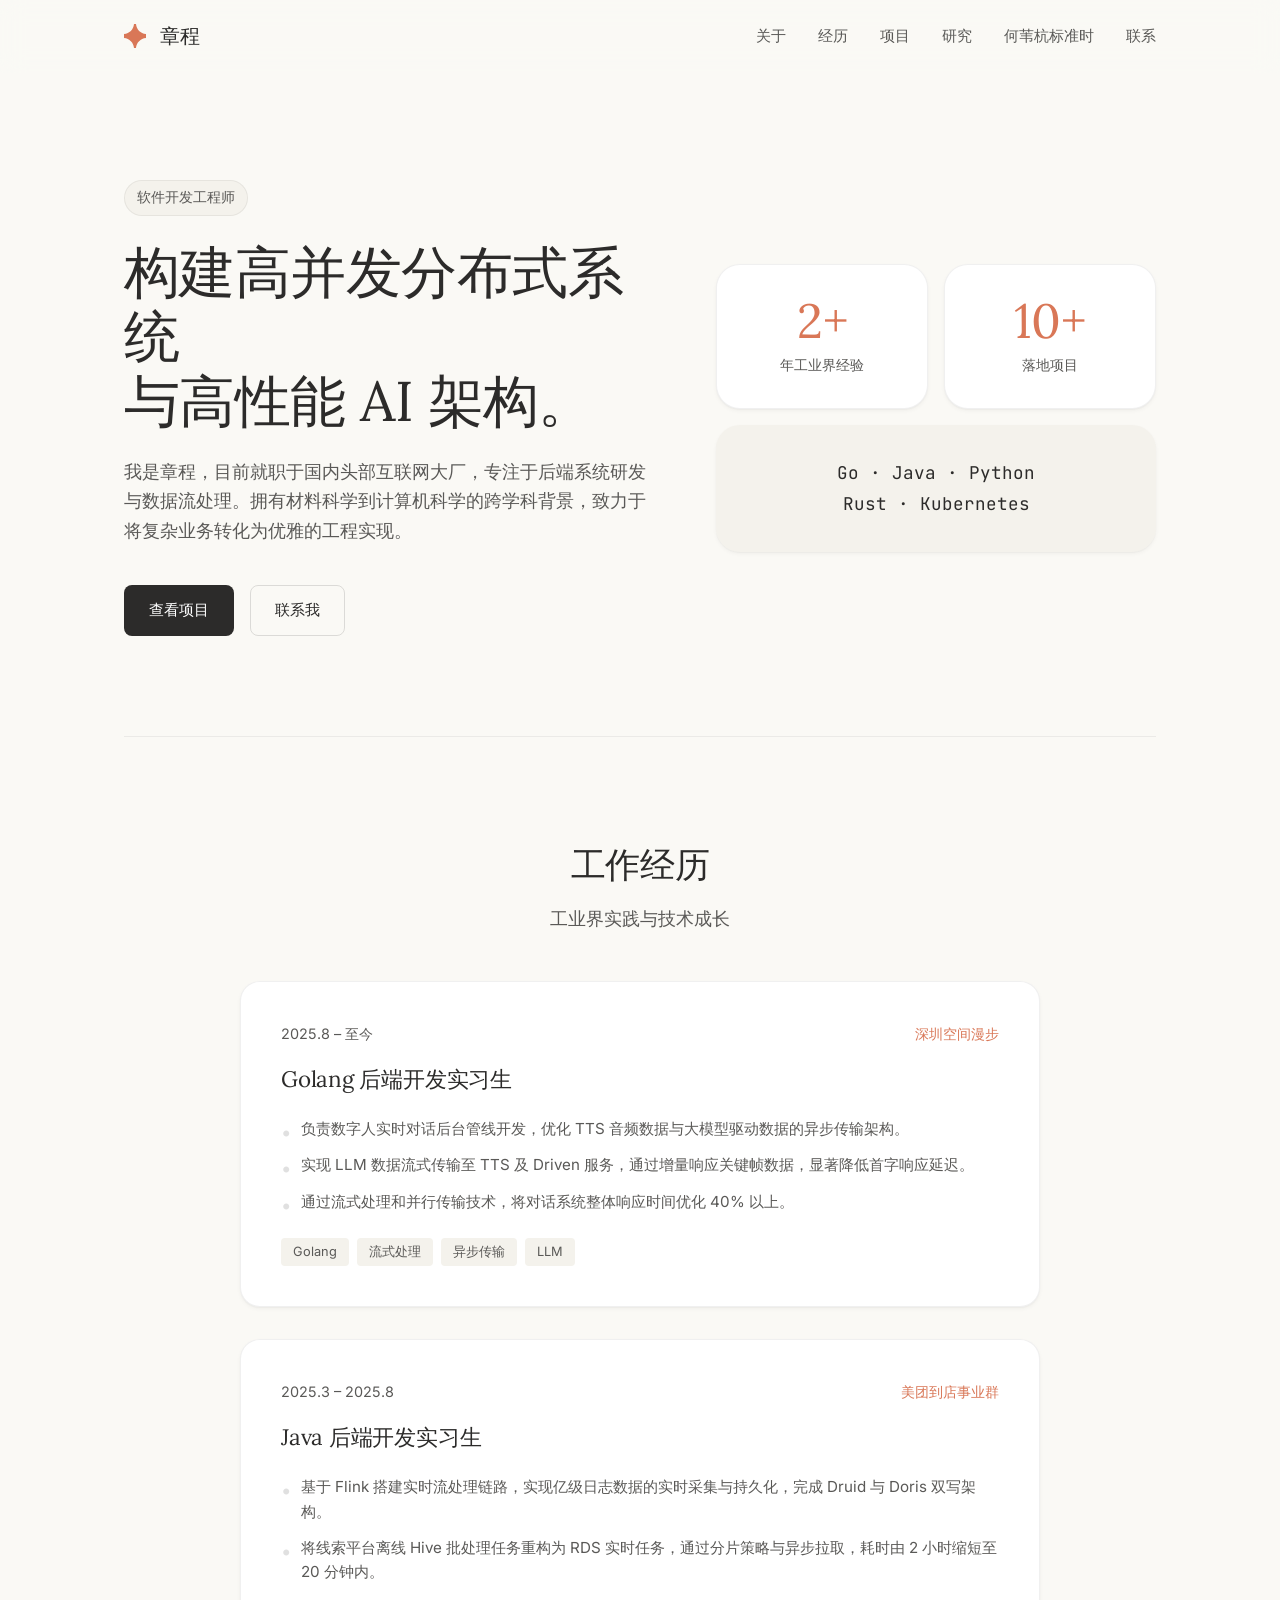
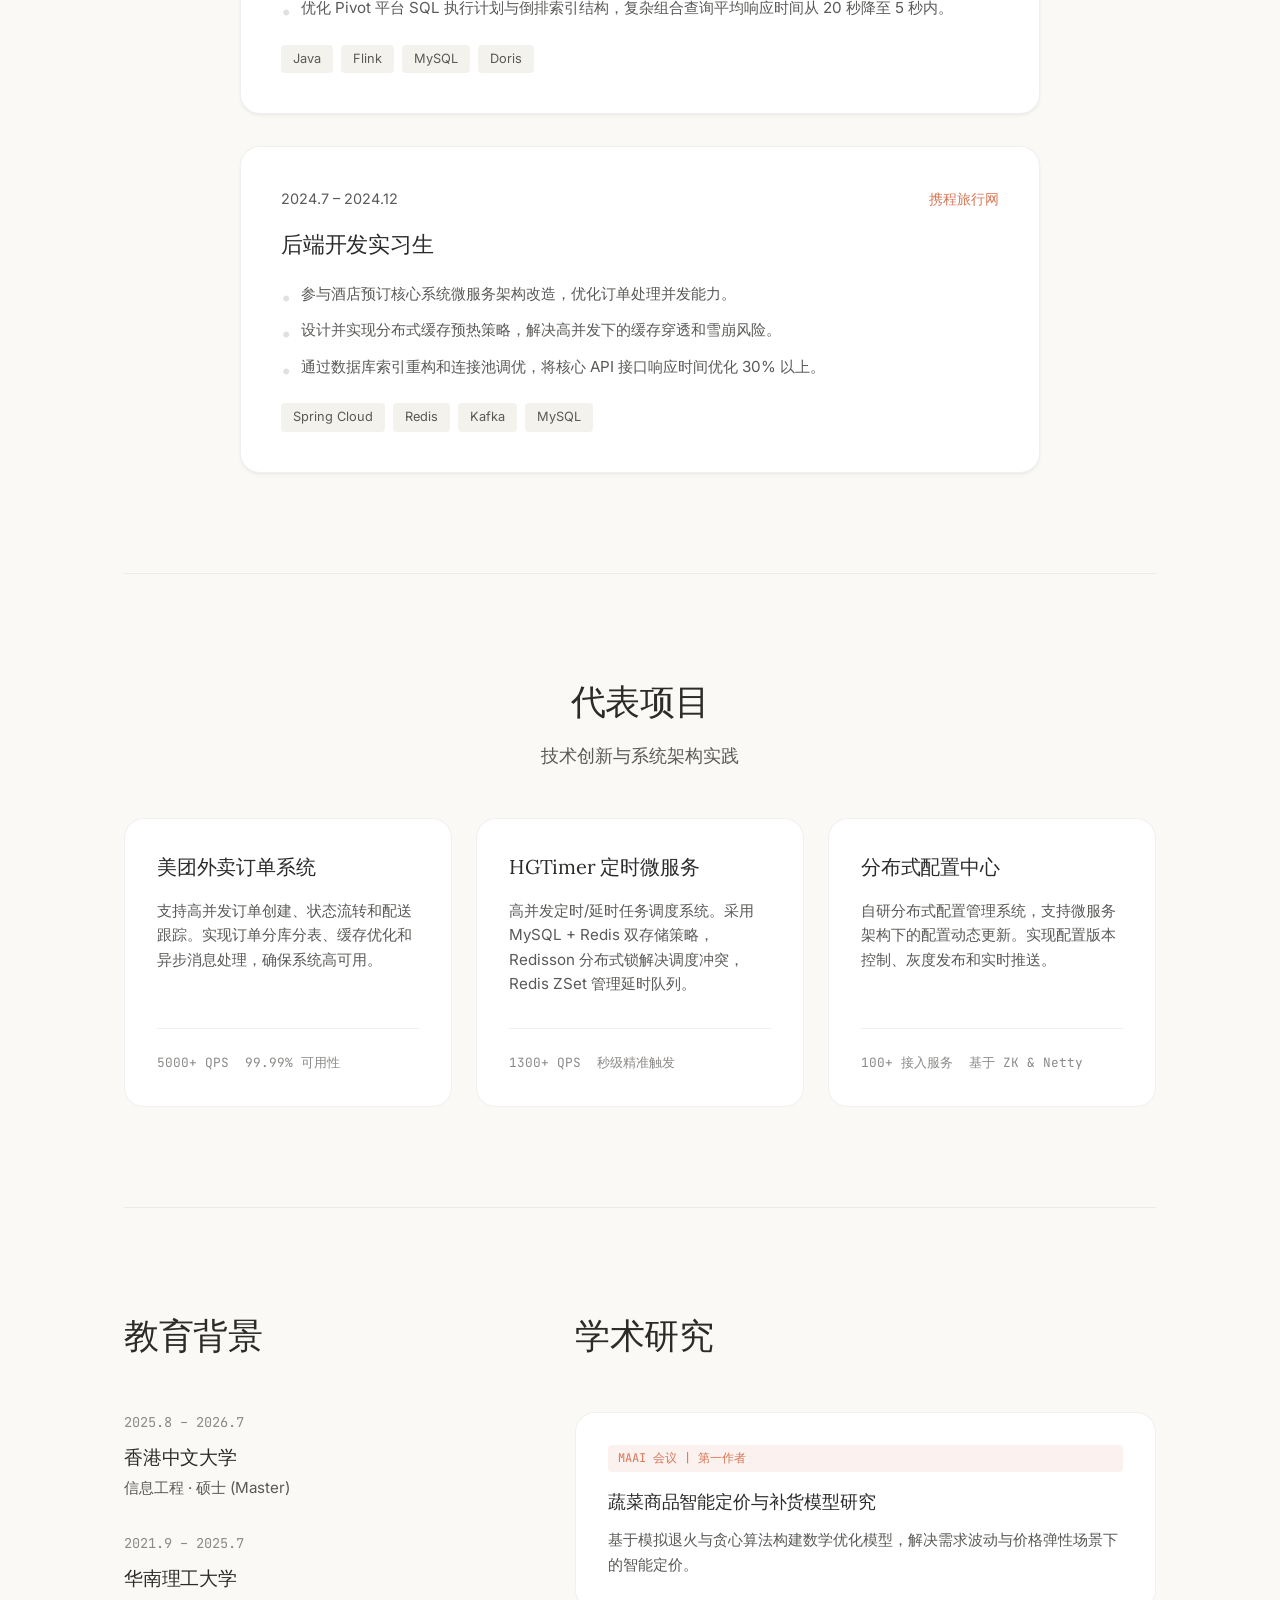
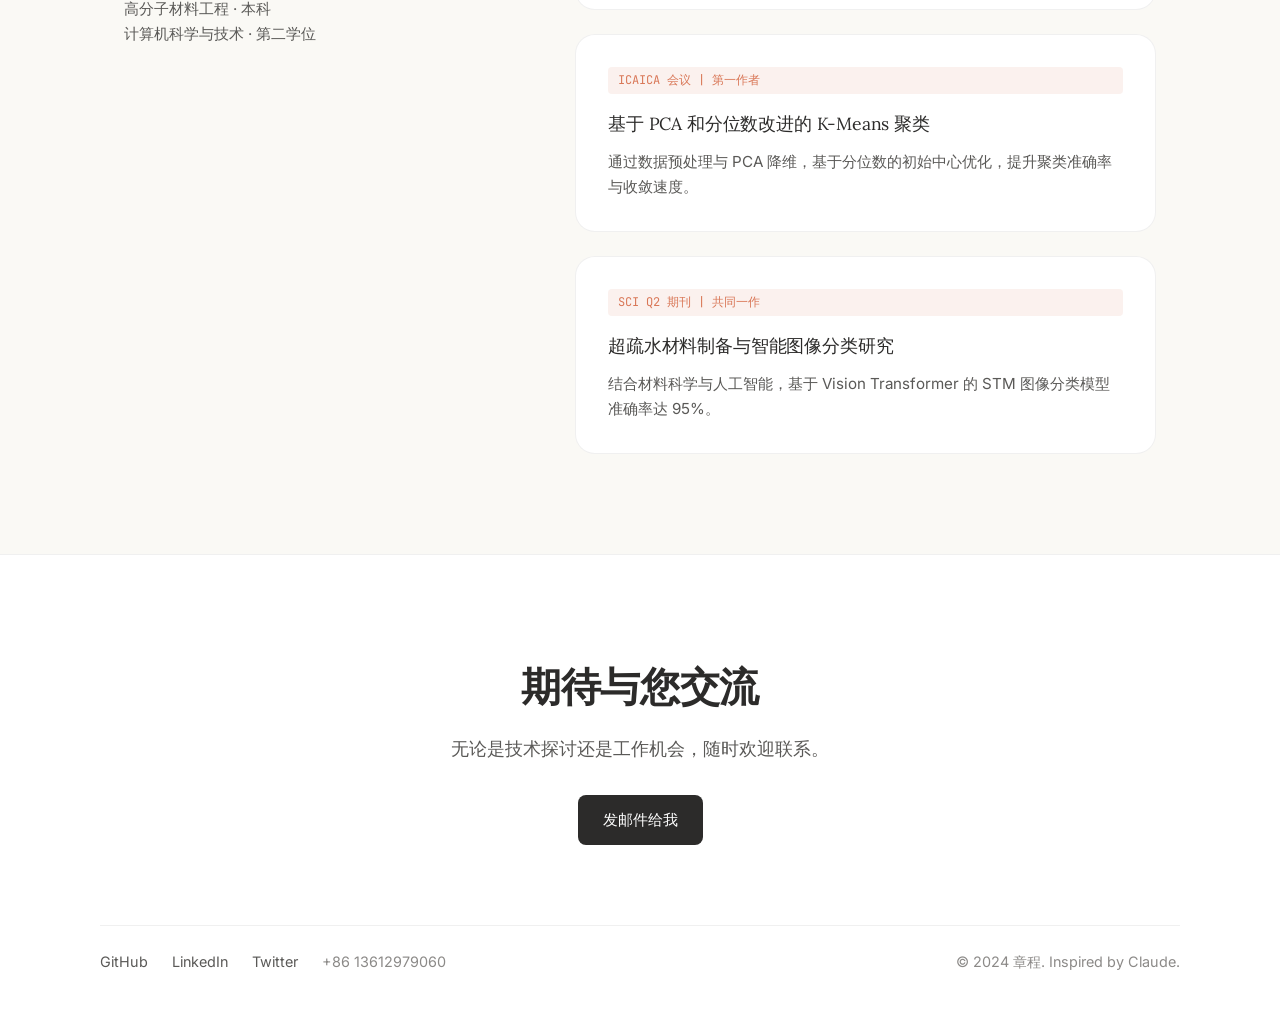
==== commit cd52eafe: "Rename standard time and add friend reviews" ====
--- a/index.html
+++ b/index.html
@@ -9,7 +9,7 @@
     <link rel="preconnect" href="https://fonts.gstatic.com" crossorigin>
     <link href="https://fonts.googleapis.com/css2?family=Inter:wght@400;500;600&family=Lora:ital,wght@0,400;0,500;0,600;1,400&family=JetBrains+Mono:wght@400;500&display=swap" rel="stylesheet">
     <link rel="icon" href="data:image/svg+xml,%3Csvg xmlns='http://www.w3.org/2000/svg' viewBox='0 0 24 24'%3E%3Cpath fill='%23D97757' d='M12 0C12.5 5.5 16.5 9.5 22 10V14C16.5 14.5 12.5 18.5 12 24H10C9.5 18.5 5.5 14.5 0 14V10C5.5 9.5 9.5 5.5 10 0H12Z'/%3E%3C/svg%3E">
-    <link rel="stylesheet" href="styles.css?v=mobile-nav">
+    <link rel="stylesheet" href="styles.css?v=standard-time">
 </head>
 <body>
     <!-- 极简导航栏 -->
@@ -27,7 +27,7 @@
                 <a href="#experience" class="nav-link">经历</a>
                 <a href="#projects" class="nav-link">项目</a>
                 <a href="#research" class="nav-link">研究</a>
-                <a href="/time/" class="nav-link">何苇杭时区</a>
+                <a href="/time/" class="nav-link">何苇杭标准时</a>
                 <a href="#contact" class="nav-link">联系</a>
             </div>
             <button class="nav-toggle" type="button" aria-label="打开导航菜单" aria-expanded="false">
--- a/styles.css
+++ b/styles.css
@@ -791,6 +791,67 @@
     font-size: 0.78rem;
 }
 
+.friend-reviews {
+    position: relative;
+    z-index: 1;
+    padding: 24px 0 92px;
+}
+
+.friend-reviews-header {
+    max-width: 620px;
+    margin-bottom: 26px;
+}
+
+.friend-reviews-header h2 {
+    font-size: clamp(2rem, 4vw, 3rem);
+    font-weight: 400;
+    line-height: 1.15;
+    margin-bottom: 12px;
+}
+
+.friend-reviews-header p {
+    color: var(--time-muted);
+    font-size: 1rem;
+}
+
+.review-grid {
+    display: grid;
+    grid-template-columns: repeat(4, minmax(0, 1fr));
+    gap: 14px;
+}
+
+.review-card {
+    min-height: 190px;
+    padding: 22px;
+    border: 1px solid rgba(22, 22, 22, 0.08);
+    border-radius: var(--radius-sm);
+    background: rgba(255, 255, 255, 0.7);
+    box-shadow: 0 18px 36px rgba(22, 22, 22, 0.06);
+}
+
+.review-name {
+    margin-bottom: 18px;
+    color: var(--time-teal);
+    font-family: 'JetBrains Mono', monospace;
+    font-size: 0.85rem;
+}
+
+.review-card p {
+    margin: 0;
+    color: var(--time-ink);
+    font-size: 1rem;
+    line-height: 1.75;
+}
+
+.featured-review {
+    background: rgba(255, 255, 255, 0.84);
+    border-color: rgba(217, 119, 87, 0.24);
+}
+
+.featured-review .review-name {
+    color: var(--anthropic-terracotta);
+}
+
 /* Bento Grid */
 .bento-grid {
     display: grid;
@@ -1142,6 +1203,16 @@
 
     .time-feature {
         grid-template-columns: minmax(190px, 0.72fr) minmax(260px, 1fr);
+    }
+
+    .friend-reviews-header {
+        margin-left: auto;
+        margin-right: auto;
+        text-align: center;
+    }
+
+    .review-grid {
+        grid-template-columns: repeat(2, minmax(0, 1fr));
     }
 }
 
@@ -1259,6 +1330,18 @@
         flex-direction: column;
         gap: 6px;
     }
+
+    .friend-reviews {
+        padding-bottom: 72px;
+    }
+
+    .review-grid {
+        grid-template-columns: 1fr;
+    }
+
+    .review-card {
+        min-height: auto;
+    }
 }
 
 /* Minimalist fade-in animation for load */
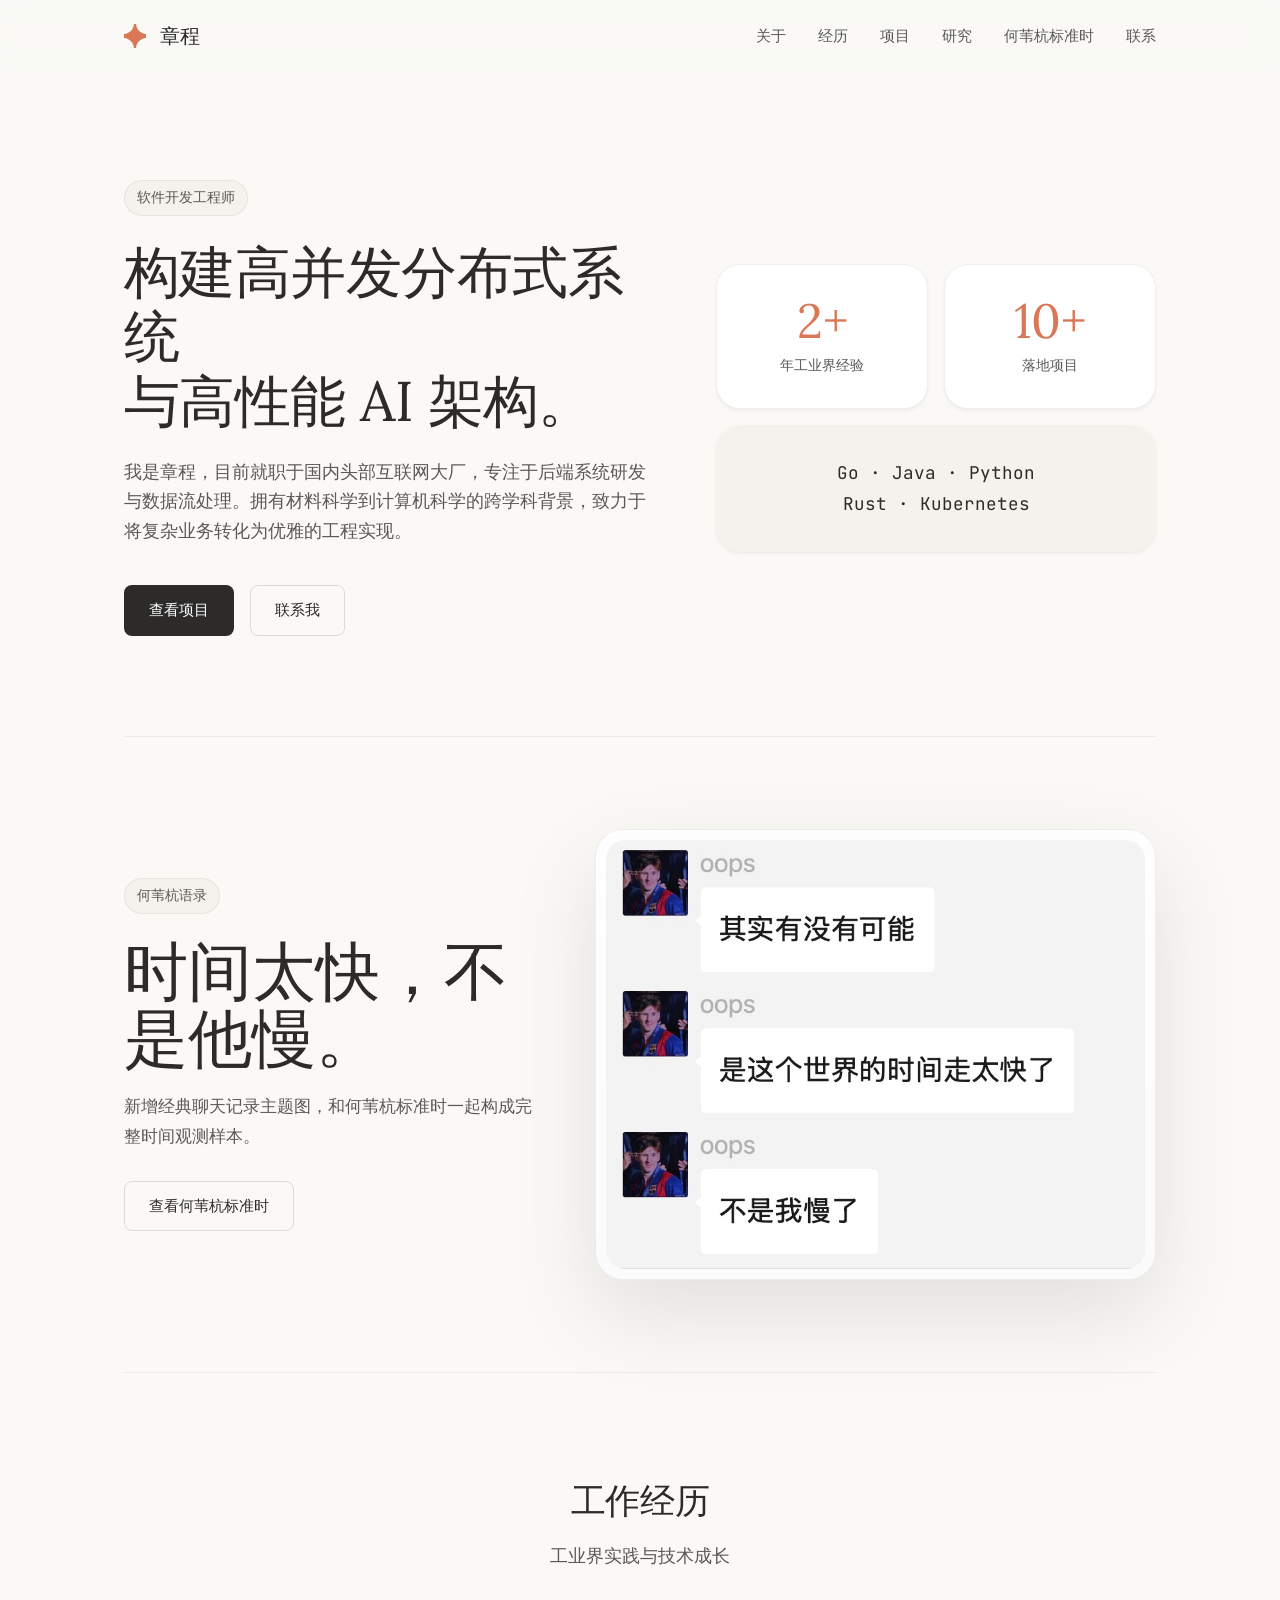
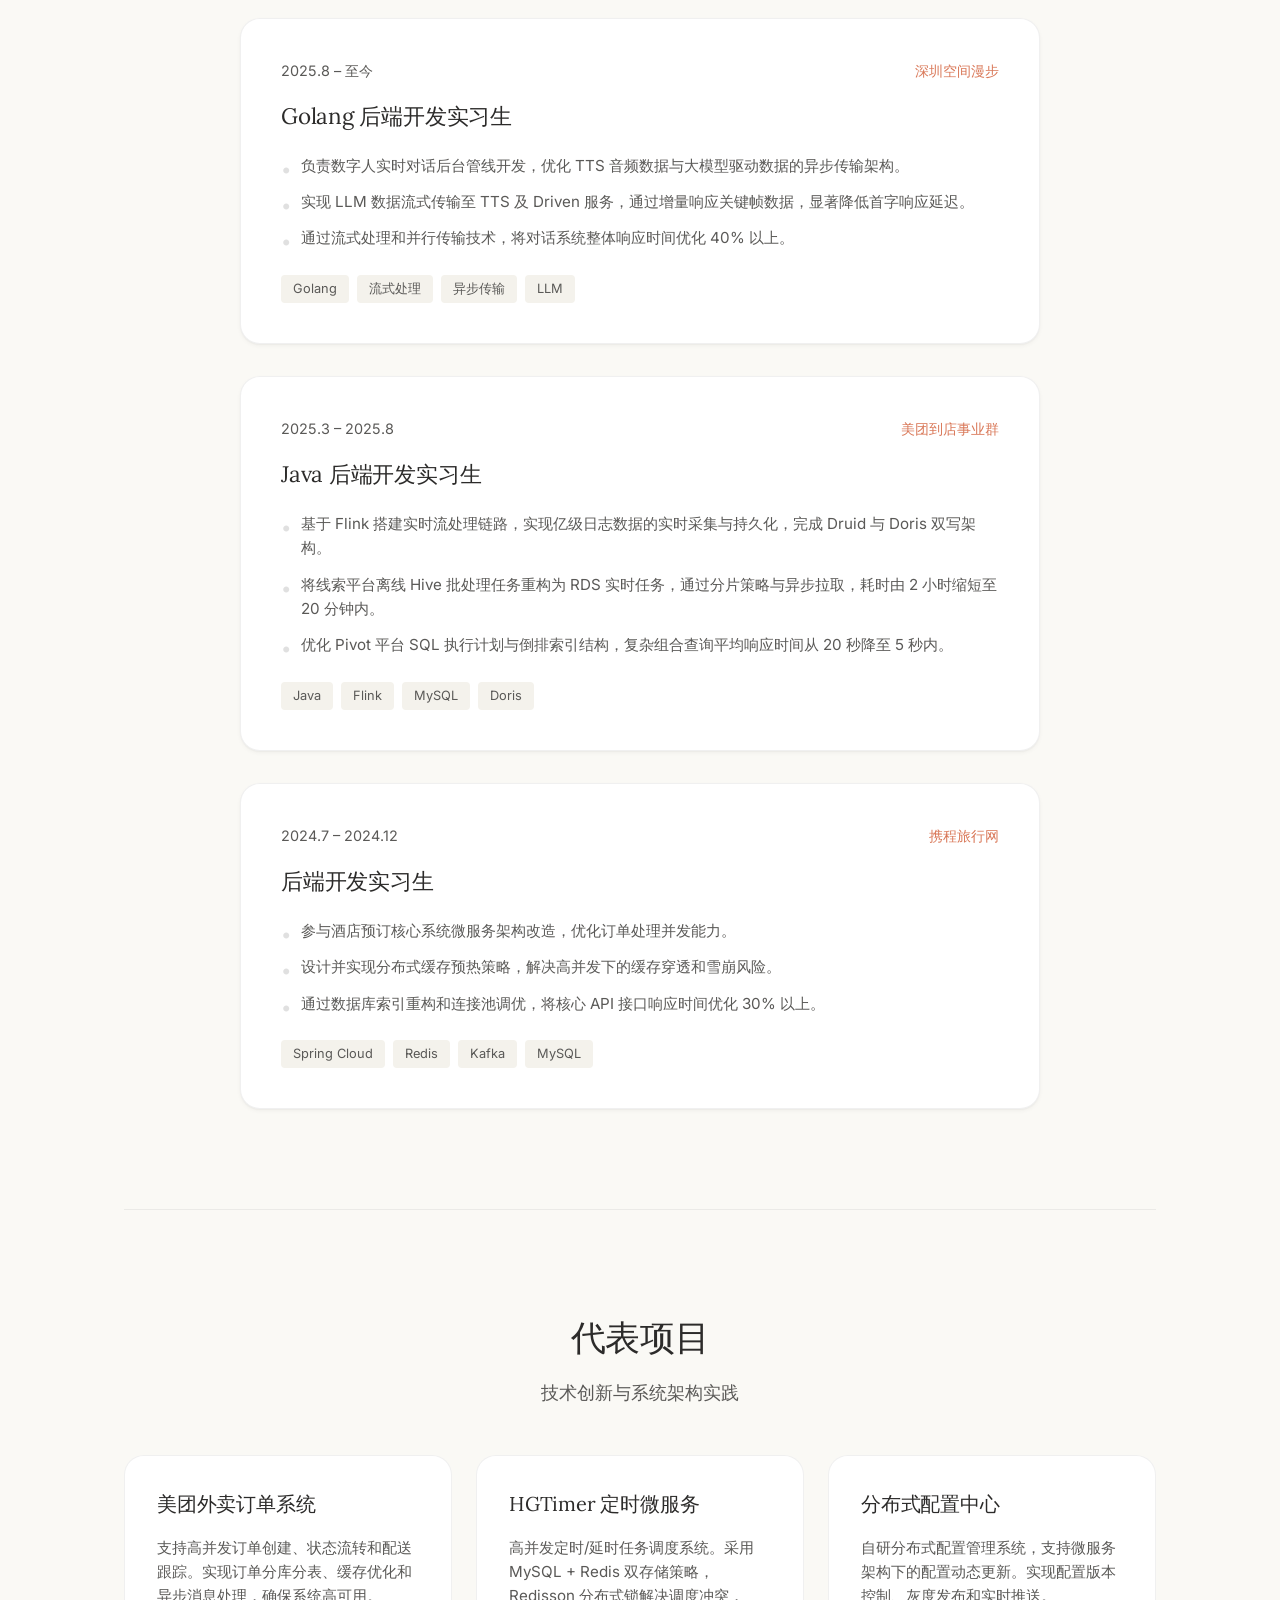
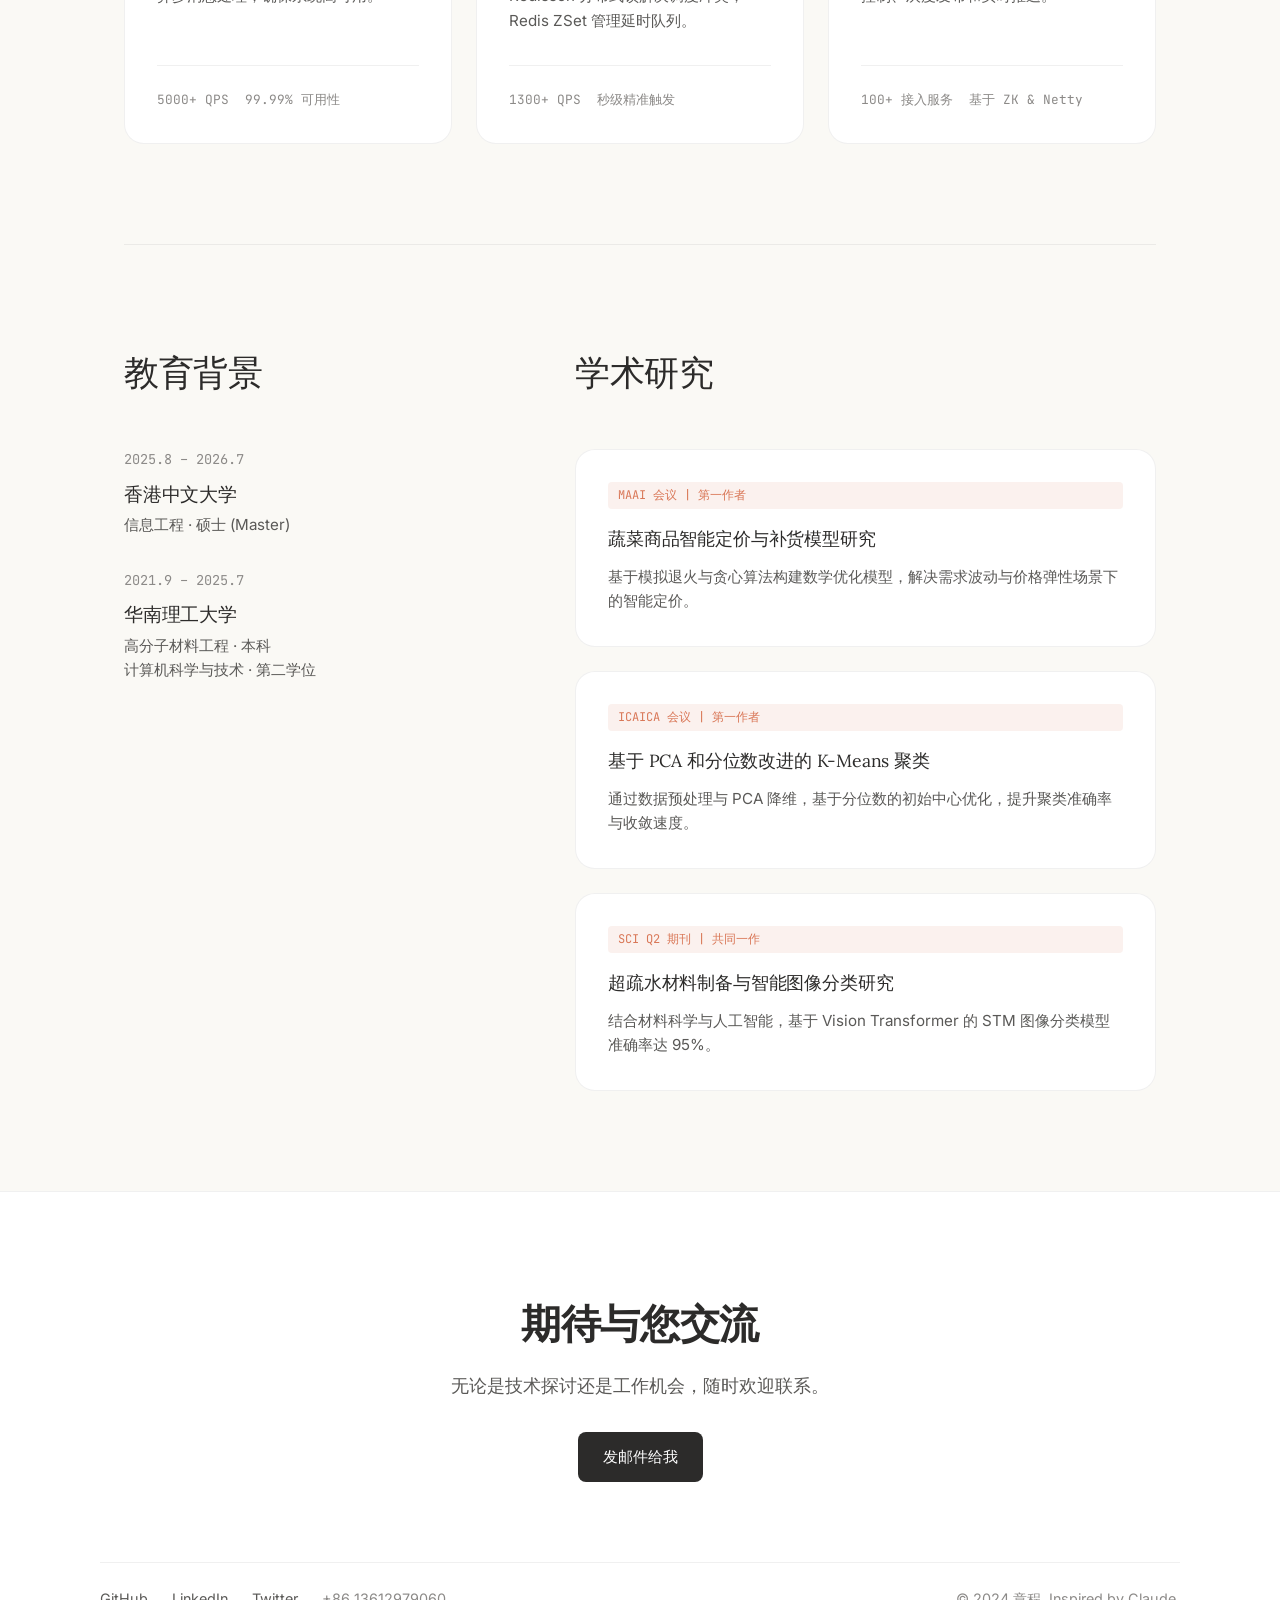
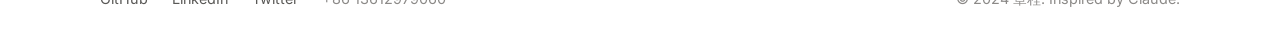
==== commit 8f471b66: "Add HWH quotes and Apple-style time page" ====
--- a/index.html
+++ b/index.html
@@ -9,7 +9,7 @@
     <link rel="preconnect" href="https://fonts.gstatic.com" crossorigin>
     <link href="https://fonts.googleapis.com/css2?family=Inter:wght@400;500;600&family=Lora:ital,wght@0,400;0,500;0,600;1,400&family=JetBrains+Mono:wght@400;500&display=swap" rel="stylesheet">
     <link rel="icon" href="data:image/svg+xml,%3Csvg xmlns='http://www.w3.org/2000/svg' viewBox='0 0 24 24'%3E%3Cpath fill='%23D97757' d='M12 0C12.5 5.5 16.5 9.5 22 10V14C16.5 14.5 12.5 18.5 12 24H10C9.5 18.5 5.5 14.5 0 14V10C5.5 9.5 9.5 5.5 10 0H12Z'/%3E%3C/svg%3E">
-    <link rel="stylesheet" href="styles.css?v=standard-time">
+    <link rel="stylesheet" href="styles.css?v=apple-time">
 </head>
 <body>
     <!-- 极简导航栏 -->
@@ -67,6 +67,18 @@
             </div>
         </section>
 
+        <section class="hwh-quote-showcase" aria-labelledby="hwh-quote-title">
+            <div class="hwh-quote-copy">
+                <div class="hero-badge">何苇杭语录</div>
+                <h2 id="hwh-quote-title">时间太快，不是他慢。</h2>
+                <p>新增经典聊天记录主题图，和何苇杭标准时一起构成完整时间观测样本。</p>
+                <a href="/time/" class="btn btn-secondary">查看何苇杭标准时</a>
+            </div>
+            <figure class="hwh-quote-frame">
+                <img src="assets/hwh-quotes.jpg" alt="何苇杭语录聊天记录截图" width="840" height="670">
+            </figure>
+        </section>
+
         <!-- Experience Section -->
         <section id="experience" class="section">
             <div class="section-header">
--- a/styles.css
+++ b/styles.css
@@ -266,51 +266,98 @@
     gap: 16px;
 }
 
+.hwh-quote-showcase {
+    padding: 92px 0;
+    display: grid;
+    grid-template-columns: minmax(280px, 0.74fr) minmax(420px, 1fr);
+    gap: 56px;
+    align-items: center;
+    border-bottom: 1px solid var(--border-light);
+}
+
+.hwh-quote-copy h2 {
+    max-width: 540px;
+    margin-bottom: 18px;
+    font-size: clamp(2.3rem, 5vw, 4rem);
+    font-weight: 400;
+    line-height: 1.06;
+    letter-spacing: 0;
+}
+
+.hwh-quote-copy p {
+    max-width: 440px;
+    margin-bottom: 30px;
+    color: var(--text-secondary);
+    font-size: 1.08rem;
+    line-height: 1.72;
+}
+
+.hwh-quote-frame {
+    margin: 0;
+    padding: 10px;
+    border: 1px solid rgba(0, 0, 0, 0.06);
+    border-radius: 28px;
+    background:
+        linear-gradient(180deg, rgba(255,255,255,0.92), rgba(255,255,255,0.62)),
+        #f5f5f7;
+    box-shadow: 0 34px 90px rgba(0, 0, 0, 0.1);
+}
+
+.hwh-quote-frame img {
+    display: block;
+    width: 100%;
+    height: auto;
+    border-radius: 20px;
+}
+
 /* He Weihang Time */
 .time-page {
-    --time-ink: #161616;
-    --time-muted: #5a554e;
-    --time-teal: #245f63;
-    --time-blue: #5f83a3;
-    --time-teal-soft: #dcebe6;
-    --time-gold: #efc45d;
-    --time-paper: #fbf7ef;
+    --time-ink: #1d1d1f;
+    --time-muted: #6e6e73;
+    --time-blue: #0071e3;
+    --time-blue-soft: rgba(0, 113, 227, 0.1);
+    --time-red: #ff3b30;
+    --time-green: #34c759;
+    --time-surface: rgba(255, 255, 255, 0.7);
+    --time-surface-strong: rgba(255, 255, 255, 0.88);
+    --time-line: rgba(0, 0, 0, 0.08);
+    --time-shadow: 0 28px 90px rgba(0, 0, 0, 0.12);
     min-height: 100vh;
     overflow-x: hidden;
     background:
-        linear-gradient(120deg, rgba(36, 95, 99, 0.16), rgba(251, 247, 239, 0) 42%),
-        linear-gradient(235deg, rgba(95, 131, 163, 0.16), rgba(251, 247, 239, 0) 46%),
-        linear-gradient(180deg, #fbf7ef 0%, #eef3f0 100%);
+        radial-gradient(circle at 74% 18%, rgba(0, 113, 227, 0.14), transparent 30%),
+        radial-gradient(circle at 22% 68%, rgba(52, 199, 89, 0.1), transparent 28%),
+        linear-gradient(180deg, #fbfbfd 0%, #f5f5f7 48%, #ffffff 100%);
 }
 
 .time-page .navbar {
-    background: rgba(251, 247, 239, 0.86);
+    background: rgba(251, 251, 253, 0.76);
+    border-bottom-color: rgba(0, 0, 0, 0.04);
 }
 
 .time-main {
-    max-width: 1180px;
+    max-width: 1200px;
     min-height: 100vh;
     position: relative;
 }
 
 .time-hero {
-    min-height: 100vh;
-    padding: 126px 0 54px;
+    padding: 128px 0 72px;
     position: relative;
     display: grid;
-    grid-template-columns: minmax(340px, 0.84fr) minmax(560px, 1.16fr);
-    gap: 36px;
+    grid-template-columns: minmax(300px, 0.62fr) minmax(0, 1fr);
+    gap: 30px;
     align-items: center;
 }
 
 .time-globe {
     position: absolute;
-    width: min(620px, 52vw);
+    width: min(660px, 50vw);
     aspect-ratio: 1;
-    right: -130px;
-    top: 72px;
+    right: -140px;
+    top: 90px;
     pointer-events: none;
-    opacity: 0.34;
+    opacity: 0.12;
     z-index: 0;
 }
 
@@ -323,16 +370,15 @@
 
 .globe-core {
     overflow: hidden;
-    border: 1px solid rgba(36, 95, 99, 0.2);
+    border: 1px solid rgba(0, 113, 227, 0.18);
     background:
-        radial-gradient(ellipse at 29% 32%, rgba(36, 95, 99, 0.24) 0 8%, transparent 9%),
-        radial-gradient(ellipse at 42% 55%, rgba(36, 95, 99, 0.18) 0 11%, transparent 12%),
-        radial-gradient(ellipse at 66% 42%, rgba(217, 119, 87, 0.18) 0 9%, transparent 10%),
-        radial-gradient(ellipse at 62% 70%, rgba(36, 95, 99, 0.16) 0 7%, transparent 8%),
-        repeating-linear-gradient(0deg, transparent 0 38px, rgba(36, 95, 99, 0.14) 39px 40px),
-        repeating-linear-gradient(90deg, transparent 0 54px, rgba(36, 95, 99, 0.14) 55px 56px),
-        radial-gradient(circle at 45% 35%, rgba(255, 255, 255, 0.78), rgba(220, 235, 230, 0.44) 62%, rgba(95, 131, 163, 0.22));
-    box-shadow: inset -28px -24px 70px rgba(36, 95, 99, 0.12);
+        radial-gradient(ellipse at 29% 32%, rgba(0, 113, 227, 0.2) 0 8%, transparent 9%),
+        radial-gradient(ellipse at 48% 56%, rgba(52, 199, 89, 0.16) 0 11%, transparent 12%),
+        radial-gradient(ellipse at 66% 42%, rgba(255, 59, 48, 0.12) 0 9%, transparent 10%),
+        repeating-linear-gradient(0deg, transparent 0 38px, rgba(0, 0, 0, 0.08) 39px 40px),
+        repeating-linear-gradient(90deg, transparent 0 54px, rgba(0, 0, 0, 0.08) 55px 56px),
+        radial-gradient(circle at 45% 35%, rgba(255, 255, 255, 0.86), rgba(232, 240, 255, 0.45) 62%, rgba(0, 113, 227, 0.18));
+    box-shadow: inset -28px -24px 70px rgba(0, 0, 0, 0.08);
 }
 
 .globe-core::before,
@@ -340,7 +386,7 @@
     content: "";
     position: absolute;
     inset: 8%;
-    border: 1px solid rgba(36, 95, 99, 0.16);
+    border: 1px solid rgba(0, 113, 227, 0.14);
     border-radius: 50%;
 }
 
@@ -353,7 +399,7 @@
 }
 
 .globe-orbit {
-    border: 1px solid rgba(217, 119, 87, 0.2);
+    border: 1px solid rgba(0, 113, 227, 0.18);
 }
 
 .orbit-one {
@@ -361,86 +407,99 @@
 }
 
 .orbit-two {
-    border-color: rgba(36, 95, 99, 0.22);
+    border-color: rgba(52, 199, 89, 0.18);
     transform: rotate(23deg) scaleX(1.12) scaleY(0.35);
 }
 
 .time-copy,
-.time-feature {
+.time-portrait-card,
+.clock-shell {
     position: relative;
     z-index: 1;
 }
 
 .time-badge {
-    background: rgba(255, 255, 255, 0.74);
-    border-color: rgba(36, 95, 99, 0.24);
-    color: var(--time-teal);
+    background: var(--time-surface);
+    border-color: rgba(0, 113, 227, 0.16);
+    color: var(--time-blue);
     margin-bottom: 18px;
+    backdrop-filter: blur(18px);
+    -webkit-backdrop-filter: blur(18px);
+}
+
+.time-copy {
+    padding-top: 0;
 }
 
 .time-copy .hero-title {
     color: var(--time-ink);
-    font-size: clamp(3.2rem, 6.4vw, 4.9rem);
+    font-family: 'Inter', -apple-system, BlinkMacSystemFont, sans-serif;
+    font-size: clamp(3.4rem, 5.5vw, 5.55rem);
+    font-weight: 600;
     letter-spacing: 0;
-    line-height: 0.98;
+    line-height: 0.92;
     margin-bottom: 20px;
     white-space: nowrap;
 }
 
 .time-copy .hero-description {
     color: var(--time-muted);
-    font-size: 1.08rem;
-    line-height: 1.75;
+    font-size: 1.12rem;
+    line-height: 1.62;
+    max-width: 470px;
+    margin-bottom: 28px;
+}
+
+.time-tags {
+    display: flex;
+    flex-wrap: wrap;
+    gap: 10px;
     max-width: 500px;
-    margin-bottom: 28px;
-}
-
-.time-tags {
-    display: flex;
-    flex-wrap: wrap;
-    gap: 9px;
-    max-width: 570px;
 }
 
 .time-tags span {
     display: inline-flex;
     align-items: center;
     min-height: 36px;
-    padding: 7px 12px;
-    border-radius: var(--radius-sm);
-    border: 1px solid rgba(36, 95, 99, 0.2);
-    background: rgba(255, 255, 255, 0.7);
-    color: var(--time-teal);
-    font-size: 0.84rem;
+    padding: 7px 13px;
+    border-radius: 999px;
+    border: 1px solid var(--time-line);
+    background: var(--time-surface);
+    color: var(--time-ink);
+    font-size: 0.82rem;
     font-weight: 600;
-    box-shadow: 0 8px 18px rgba(22, 22, 22, 0.05);
+    box-shadow: 0 8px 22px rgba(0, 0, 0, 0.04);
+    backdrop-filter: blur(16px);
+    -webkit-backdrop-filter: blur(16px);
 }
 
 .time-tags span:nth-child(2),
 .time-tags span:nth-child(5),
 .time-tags span:nth-child(8) {
-    border-color: rgba(217, 119, 87, 0.28);
-    color: var(--anthropic-terracotta);
+    border-color: rgba(0, 113, 227, 0.22);
+    color: var(--time-blue);
 }
 
 .time-tags span:nth-child(3),
 .time-tags span:nth-child(6) {
-    border-color: rgba(95, 131, 163, 0.22);
-    color: var(--time-blue);
+    border-color: rgba(255, 59, 48, 0.16);
+    color: var(--time-red);
 }
 
 .time-lines {
-    max-width: 570px;
+    max-width: 500px;
     margin-top: 18px;
-    padding: 14px;
+    padding: 16px;
     display: grid;
-    grid-template-columns: auto 1fr 1fr;
+    grid-template-columns: minmax(82px, auto) 1fr 1fr;
     gap: 10px;
     align-items: center;
-    border: 1px solid rgba(22, 22, 22, 0.08);
-    border-radius: var(--radius-sm);
-    background: rgba(255, 255, 255, 0.58);
-    box-shadow: 0 12px 24px rgba(22, 22, 22, 0.05);
+    border: 1px solid var(--time-line);
+    border-radius: 24px;
+    background: var(--time-surface);
+    box-shadow: 0 14px 36px rgba(0, 0, 0, 0.06);
+    backdrop-filter: blur(18px);
+    -webkit-backdrop-filter: blur(18px);
 }
 
 .time-lines span {
@@ -449,7 +508,7 @@
     display: flex;
     align-items: center;
     padding: 0 12px;
-    border-right: 1px solid rgba(22, 22, 22, 0.08);
+    border-right: 1px solid var(--time-line);
     color: var(--time-muted);
     font-family: 'JetBrains Mono', monospace;
     font-size: 0.76rem;
@@ -458,31 +517,33 @@
 .time-lines p {
     margin: 0;
     color: var(--time-ink);
-    font-size: 0.88rem;
+    font-size: 0.9rem;
     font-weight: 600;
     line-height: 1.35;
 }
 
 .time-lines p:nth-of-type(2),
 .time-lines p:nth-of-type(3) {
-    color: var(--anthropic-terracotta);
+    color: var(--time-blue);
 }
 
 .time-facts {
     display: grid;
     grid-template-columns: repeat(3, minmax(0, 1fr));
-    gap: 10px;
-    max-width: 540px;
+    gap: 12px;
+    max-width: 500px;
     margin-top: 18px;
 }
 
 .time-fact {
-    min-height: 82px;
-    padding: 14px;
-    border: 1px solid rgba(22, 22, 22, 0.08);
-    border-radius: var(--radius-sm);
-    background: rgba(255, 255, 255, 0.66);
-    box-shadow: 0 12px 24px rgba(22, 22, 22, 0.05);
+    min-height: 88px;
+    padding: 16px;
+    border: 1px solid var(--time-line);
+    border-radius: 24px;
+    background: var(--time-surface-strong);
+    box-shadow: 0 16px 42px rgba(0, 0, 0, 0.06);
+    backdrop-filter: blur(18px);
+    -webkit-backdrop-filter: blur(18px);
 }
 
 .time-fact span {
@@ -496,35 +557,31 @@
     display: block;
     color: var(--time-ink);
     font-family: 'JetBrains Mono', monospace;
-    font-size: clamp(1.05rem, 2.2vw, 1.34rem);
+    font-size: 1.26rem;
     line-height: 1.1;
     font-weight: 500;
-}
-
-.time-feature {
-    display: grid;
-    grid-template-columns: minmax(220px, 0.78fr) minmax(330px, 1fr);
-    gap: 18px;
-    align-items: stretch;
 }
 
 .time-portrait-card {
     position: relative;
     margin: 0;
-    min-height: 540px;
-    border-radius: var(--radius-sm);
+    width: min(430px, 100%);
+    aspect-ratio: 1;
+    min-height: 0;
+    align-self: start;
+    border-radius: 34px;
     overflow: hidden;
     background: #121212;
-    border: 1px solid rgba(22, 22, 22, 0.14);
-    box-shadow: 0 26px 60px rgba(22, 22, 22, 0.16);
+    border: 1px solid rgba(0, 0, 0, 0.08);
+    box-shadow: var(--time-shadow);
 }
 
 .time-portrait {
     width: 100%;
     height: 100%;
-    min-height: 540px;
+    min-height: 0;
     object-fit: cover;
-    object-position: center;
+    object-position: center 42%;
     display: block;
     filter: saturate(1.05) contrast(1.02);
 }
@@ -544,7 +601,7 @@
     top: 14px;
     padding: 7px 10px;
     border: 1px solid rgba(255, 255, 255, 0.38);
-    border-radius: var(--radius-sm);
+    border-radius: 999px;
     background: rgba(255, 255, 255, 0.76);
     backdrop-filter: blur(10px);
     color: var(--time-ink);
@@ -557,10 +614,10 @@
     bottom: 62px;
     transform: rotate(-7deg);
     padding: 8px 12px;
-    border: 2px solid var(--anthropic-terracotta);
-    border-radius: var(--radius-sm);
-    background: rgba(251, 247, 239, 0.84);
-    color: var(--anthropic-terracotta);
+    border: 2px solid var(--time-blue);
+    border-radius: 999px;
+    background: rgba(255, 255, 255, 0.82);
+    color: var(--time-blue);
     font-size: 1.05rem;
     font-weight: 500;
 }
@@ -579,64 +636,77 @@
 }
 
 .clock-shell {
-    min-height: 540px;
+    grid-column: 1 / -1;
+    min-height: 430px;
+    margin-top: 0;
     position: relative;
     overflow: hidden;
-    background: rgba(255, 255, 255, 0.86);
-    border: 1px solid rgba(22, 22, 22, 0.1);
-    border-radius: var(--radius-sm);
-    box-shadow: 0 26px 60px rgba(22, 22, 22, 0.12);
-    padding: clamp(22px, 3vw, 32px);
+    background: var(--time-surface-strong);
+    border: 1px solid var(--time-line);
+    border-radius: 34px;
+    box-shadow: var(--time-shadow);
+    padding: clamp(24px, 2.8vw, 38px);
     display: grid;
-    gap: 24px;
-    justify-items: center;
-    align-content: space-between;
+    grid-template-columns: minmax(280px, 0.86fr) minmax(320px, 1fr) minmax(220px, 0.64fr);
+    gap: 26px;
+    align-items: center;
+    backdrop-filter: blur(30px);
+    -webkit-backdrop-filter: blur(30px);
+}
+
+.clock-shell > * {
+    position: relative;
+    z-index: 1;
 }
 
 .clock-shell::before {
     content: "";
     position: absolute;
-    top: 0;
-    left: 0;
-    right: 0;
-    height: 8px;
-    background: linear-gradient(90deg, var(--time-teal), var(--time-gold), var(--anthropic-terracotta));
+    top: -140px;
+    right: -140px;
+    left: auto;
+    width: 300px;
+    height: 300px;
+    border-radius: 50%;
+    background: radial-gradient(circle, rgba(0, 113, 227, 0.16), transparent 70%);
+    z-index: 0;
 }
 
 .clock-header {
+    grid-column: 1 / -1;
     width: 100%;
     display: flex;
     justify-content: space-between;
     align-items: center;
     gap: 16px;
     color: var(--time-muted);
-    font-size: 0.72rem;
+    font-size: 0.7rem;
 }
 
 .clock-header strong {
-    color: var(--time-teal);
+    color: var(--time-blue);
     font-size: 1rem;
     font-weight: 500;
 }
 
 .clock-face {
-    width: min(305px, 100%);
+    width: min(292px, 100%);
     aspect-ratio: 1;
     border-radius: 50%;
     position: relative;
     background:
-        radial-gradient(circle at 50% 50%, rgba(36, 95, 99, 0.14) 0 7px, transparent 8px),
-        repeating-conic-gradient(from 0deg, rgba(22, 22, 22, 0.3) 0deg 1deg, transparent 1deg 30deg),
-        linear-gradient(145deg, #fbf7ef, #dcebe6);
-    border: 1px solid rgba(22, 22, 22, 0.16);
-    box-shadow: inset 0 0 0 13px rgba(255,255,255,0.55), 0 18px 36px rgba(36, 95, 99, 0.16);
+        radial-gradient(circle at 50% 50%, rgba(0, 113, 227, 0.16) 0 7px, transparent 8px),
+        repeating-conic-gradient(from 0deg, rgba(0, 0, 0, 0.22) 0deg 1deg, transparent 1deg 30deg),
+        linear-gradient(145deg, #ffffff, #eef2f8);
+    border: 1px solid rgba(0, 0, 0, 0.08);
+    box-shadow: inset 0 0 0 14px rgba(255,255,255,0.72), 0 20px 52px rgba(0, 0, 0, 0.08);
 }
 
 .clock-mark {
     position: absolute;
     font-family: 'JetBrains Mono', monospace;
-    color: rgba(22, 22, 22, 0.62);
-    font-size: clamp(0.85rem, 2vw, 1rem);
+    color: rgba(29, 29, 31, 0.58);
+    font-size: 0.95rem;
     line-height: 1;
 }
 
@@ -682,13 +752,13 @@
 .minute-hand {
     width: 5px;
     height: 35%;
-    background: var(--time-teal);
+    background: var(--time-blue);
 }
 
 .second-hand {
     width: 2px;
     height: 40%;
-    background: var(--anthropic-terracotta);
+    background: var(--time-red);
 }
 
 .clock-pin {
@@ -699,16 +769,19 @@
     top: 50%;
     transform: translate(-50%, -50%);
     border-radius: 50%;
-    background: var(--anthropic-terracotta);
+    background: var(--time-blue);
     border: 4px solid #ffffff;
     box-shadow: var(--shadow-sm);
 }
 
 .time-panel {
+    align-self: center;
     width: 100%;
     text-align: center;
-    padding-top: 24px;
-    border-top: 1px solid rgba(22, 22, 22, 0.08);
+    padding: 0 26px;
+    border-top: none;
+    border-left: 1px solid var(--time-line);
+    border-right: 1px solid var(--time-line);
 }
 
 .timezone-label,
@@ -720,9 +793,10 @@
 
 .digital-time {
     display: block;
-    margin: 9px 0;
-    font-family: 'JetBrains Mono', monospace;
-    font-size: clamp(2.35rem, 4.6vw, 3.65rem);
+    margin: 12px 0;
+    font-family: 'Inter', -apple-system, BlinkMacSystemFont, sans-serif;
+    font-size: 3.42rem;
+    font-weight: 600;
     line-height: 1;
     color: var(--time-ink);
     font-variant-numeric: tabular-nums;
@@ -736,11 +810,12 @@
 }
 
 .delay-control {
+    grid-column: 3;
     width: 100%;
     padding: 14px;
-    border: 1px solid rgba(36, 95, 99, 0.14);
-    border-radius: var(--radius-sm);
-    background: rgba(220, 235, 230, 0.52);
+    border: 1px solid rgba(0, 113, 227, 0.14);
+    border-radius: 20px;
+    background: var(--time-blue-soft);
 }
 
 .delay-control-top,
@@ -748,6 +823,7 @@
     display: flex;
     justify-content: space-between;
     gap: 12px;
+    min-width: 0;
 }
 
 .delay-control-top {
@@ -761,15 +837,16 @@
 }
 
 .delay-control output {
-    color: var(--time-teal);
+    color: var(--time-blue);
     font-size: 0.9rem;
     font-weight: 500;
+    white-space: nowrap;
 }
 
 .delay-control input[type="range"] {
     width: 100%;
     height: 26px;
-    accent-color: var(--anthropic-terracotta);
+    accent-color: var(--time-blue);
     cursor: pointer;
 }
 
@@ -779,59 +856,98 @@
 }
 
 .clock-note {
+    grid-column: 3;
     width: 100%;
     min-height: 36px;
     display: flex;
     align-items: center;
     justify-content: center;
-    border: 1px solid rgba(36, 95, 99, 0.15);
-    border-radius: var(--radius-sm);
-    background: var(--time-teal-soft);
-    color: var(--time-teal);
+    border: 1px solid rgba(0, 113, 227, 0.14);
+    border-radius: 999px;
+    background: rgba(0, 113, 227, 0.1);
+    color: var(--time-blue);
     font-size: 0.78rem;
 }
 
 .friend-reviews {
     position: relative;
     z-index: 1;
-    padding: 24px 0 92px;
+    padding: 12px 0 104px;
+    border-top: none;
 }
 
 .friend-reviews-header {
-    max-width: 620px;
-    margin-bottom: 26px;
+    max-width: none;
+    margin-bottom: 30px;
+    display: grid;
+    grid-template-columns: minmax(280px, 0.72fr) minmax(360px, 1fr);
+    gap: 10px 28px;
+    align-items: end;
+}
+
+.friend-reviews-header .time-badge {
+    grid-column: 1 / -1;
+    width: fit-content;
+    margin-bottom: 4px;
 }
 
 .friend-reviews-header h2 {
-    font-size: clamp(2rem, 4vw, 3rem);
-    font-weight: 400;
-    line-height: 1.15;
-    margin-bottom: 12px;
+    font-size: 2.72rem;
+    font-family: 'Inter', -apple-system, BlinkMacSystemFont, sans-serif;
+    font-weight: 600;
+    line-height: 1.08;
+    letter-spacing: 0;
+    margin-bottom: 0;
 }
 
 .friend-reviews-header p {
     color: var(--time-muted);
     font-size: 1rem;
+    max-width: 520px;
+    justify-self: end;
+    margin: 0;
 }
 
 .review-grid {
     display: grid;
     grid-template-columns: repeat(4, minmax(0, 1fr));
-    gap: 14px;
+    gap: 16px;
 }
 
 .review-card {
     min-height: 190px;
-    padding: 22px;
-    border: 1px solid rgba(22, 22, 22, 0.08);
-    border-radius: var(--radius-sm);
-    background: rgba(255, 255, 255, 0.7);
-    box-shadow: 0 18px 36px rgba(22, 22, 22, 0.06);
+    position: relative;
+    overflow: hidden;
+    display: flex;
+    flex-direction: column;
+    padding: 26px;
+    border: 1px solid var(--time-line);
+    border-radius: 28px;
+    background: var(--time-surface);
+    box-shadow: 0 20px 54px rgba(0, 0, 0, 0.07);
+    backdrop-filter: blur(22px);
+    -webkit-backdrop-filter: blur(22px);
+}
+
+.review-card::before {
+    content: "";
+    position: absolute;
+    inset: 0 0 auto;
+    height: 4px;
+    background: linear-gradient(90deg, var(--time-blue), rgba(0, 113, 227, 0.18));
+}
+
+.review-card:nth-child(2)::before {
+    background: linear-gradient(90deg, var(--time-green), rgba(52, 199, 89, 0.18));
+}
+
+.review-card:nth-child(3)::before {
+    background: linear-gradient(90deg, #af52de, rgba(175, 82, 222, 0.18));
 }
 
 .review-name {
-    margin-bottom: 18px;
-    color: var(--time-teal);
+    margin-bottom: 14px;
+    color: var(--time-blue);
     font-family: 'JetBrains Mono', monospace;
     font-size: 0.85rem;
 }
@@ -839,17 +955,21 @@
 .review-card p {
     margin: 0;
     color: var(--time-ink);
-    font-size: 1rem;
-    line-height: 1.75;
+    font-size: 0.98rem;
+    line-height: 1.72;
 }
 
 .featured-review {
-    background: rgba(255, 255, 255, 0.84);
-    border-color: rgba(217, 119, 87, 0.24);
+    background: var(--time-surface-strong);
+    border-color: rgba(255, 59, 48, 0.18);
+}
+
+.featured-review::before {
+    background: linear-gradient(90deg, var(--time-red), rgba(255, 59, 48, 0.18));
 }
 
 .featured-review .review-name {
-    color: var(--anthropic-terracotta);
+    color: var(--time-red);
 }
 
 /* Bento Grid */
@@ -1147,6 +1267,54 @@
 }
 
 /* Responsive */
+@media (max-width: 1240px) {
+    .time-main {
+        max-width: 1040px;
+    }
+
+    .time-hero {
+        grid-template-columns: minmax(260px, 0.78fr) minmax(0, 1.22fr);
+        padding-top: 118px;
+        gap: 24px;
+        align-items: start;
+    }
+
+    .time-copy {
+        grid-column: 2;
+        grid-row: 1;
+        padding-top: 10px;
+    }
+
+    .time-copy .hero-title {
+        font-size: 3.28rem;
+        white-space: normal;
+    }
+
+    .time-copy .hero-description,
+    .time-tags,
+    .time-lines,
+    .time-facts {
+        max-width: 100%;
+    }
+
+    .time-portrait-card {
+        grid-column: 1;
+        grid-row: 1;
+        margin-top: 24px;
+    }
+
+    .clock-shell {
+        grid-column: 1 / -1;
+        grid-template-columns: minmax(240px, 0.78fr) minmax(280px, 1fr) minmax(200px, 0.64fr);
+        min-height: 460px;
+        margin-top: 0;
+    }
+
+    .digital-time {
+        font-size: 3.35rem;
+    }
+}
+
 @media (max-width: 900px) {
     .hero {
         grid-template-columns: 1fr;
@@ -1162,6 +1330,18 @@
         justify-content: center;
     }
 
+    .hwh-quote-showcase {
+        grid-template-columns: 1fr;
+        padding: 72px 0;
+        gap: 36px;
+        text-align: center;
+    }
+
+    .hwh-quote-copy p {
+        margin-left: auto;
+        margin-right: auto;
+    }
+
     .split-section {
         grid-template-columns: 1fr;
         gap: 48px;
@@ -1169,8 +1349,45 @@
 
     .time-hero {
         grid-template-columns: 1fr;
-        gap: 40px;
+        padding: 116px 0 42px;
+        gap: 30px;
         text-align: center;
+    }
+
+    .time-copy {
+        grid-column: auto;
+        grid-row: auto;
+        order: 1;
+        padding-top: 0;
+    }
+
+    .time-portrait-card {
+        grid-column: auto;
+        grid-row: auto;
+        order: 2;
+        width: min(420px, 100%);
+        margin: 0 auto;
+    }
+
+    .clock-shell {
+        grid-column: auto;
+        order: 3;
+        width: min(620px, 100%);
+        margin: 0 auto;
+        grid-template-columns: 1fr;
+        justify-items: center;
+    }
+
+    .time-panel {
+        padding: 24px 0 0;
+        border-left: none;
+        border-right: none;
+        border-top: 1px solid var(--time-line);
+    }
+
+    .delay-control,
+    .clock-note {
+        grid-column: 1;
     }
 
     .time-globe {
@@ -1178,10 +1395,11 @@
         right: 50%;
         top: 92px;
         transform: translateX(50%);
-        opacity: 0.18;
+        opacity: 0.1;
     }
 
     .time-copy .hero-title {
+        font-size: 4.2rem;
         white-space: normal;
     }
 
@@ -1201,14 +1419,28 @@
         margin-right: auto;
     }
 
-    .time-feature {
-        grid-template-columns: minmax(190px, 0.72fr) minmax(260px, 1fr);
-    }
-
     .friend-reviews-header {
+        display: block;
+        max-width: 620px;
         margin-left: auto;
         margin-right: auto;
         text-align: center;
+    }
+
+    .friend-reviews-header .time-badge {
+        margin-left: auto;
+        margin-right: auto;
+    }
+
+    .friend-reviews-header h2 {
+        font-size: 2.44rem;
+        margin-bottom: 12px;
+    }
+
+    .friend-reviews-header p {
+        justify-self: auto;
+        margin-left: auto;
+        margin-right: auto;
     }
 
     .review-grid {
@@ -1279,14 +1511,25 @@
         justify-content: center;
     }
 
-    .time-feature {
-        grid-template-columns: 1fr;
-    }
-
     .time-globe {
         top: 86px;
         width: min(360px, 92vw);
-        opacity: 0.14;
+        opacity: 0.08;
+    }
+
+    .time-hero {
+        padding: 104px 0 34px;
+        gap: 26px;
+    }
+
+    .time-copy .hero-title {
+        font-size: 3rem;
+        line-height: 1.04;
+    }
+
+    .time-copy .hero-description {
+        font-size: 0.96rem;
+        line-height: 1.68;
     }
 
     .time-globe .globe-orbit {
@@ -1294,20 +1537,31 @@
     }
 
     .time-lines {
-        grid-template-columns: 1fr;
+        grid-template-columns: repeat(2, minmax(0, 1fr));
         text-align: center;
     }
 
     .time-lines span {
+        grid-column: 1 / -1;
         grid-row: auto;
         justify-content: center;
         padding: 0 0 10px;
         border-right: none;
-        border-bottom: 1px solid rgba(22, 22, 22, 0.08);
+        border-bottom: 1px solid var(--time-line);
     }
 
     .time-facts {
-        grid-template-columns: 1fr;
+        grid-template-columns: repeat(3, minmax(0, 1fr));
+        gap: 8px;
+    }
+
+    .time-fact {
+        min-height: 74px;
+        padding: 12px 8px;
+    }
+
+    .time-fact strong {
+        font-size: 1.04rem;
     }
 
     .time-portrait-card,
@@ -1315,14 +1569,26 @@
         min-height: auto;
     }
 
+    .time-portrait-card {
+        order: 3;
+    }
+
+    .clock-shell {
+        order: 2;
+    }
+
     .time-portrait {
-        height: auto;
+        height: 100%;
         min-height: 0;
-        max-height: 420px;
+        max-height: none;
     }
 
     .clock-face {
-        width: min(310px, 76vw);
+        width: min(300px, 76vw);
+    }
+
+    .digital-time {
+        font-size: 2.42rem;
     }
 
     .clock-header {
@@ -1335,12 +1601,29 @@
         padding-bottom: 72px;
     }
 
+    .friend-reviews-header h2 {
+        font-size: 2.08rem;
+    }
+
     .review-grid {
         grid-template-columns: 1fr;
     }
 
     .review-card {
         min-height: auto;
+    }
+
+    .hwh-quote-showcase {
+        padding: 58px 0;
+    }
+
+    .hwh-quote-frame {
+        padding: 7px;
+        border-radius: 22px;
+    }
+
+    .hwh-quote-frame img {
+        border-radius: 16px;
     }
 }
 
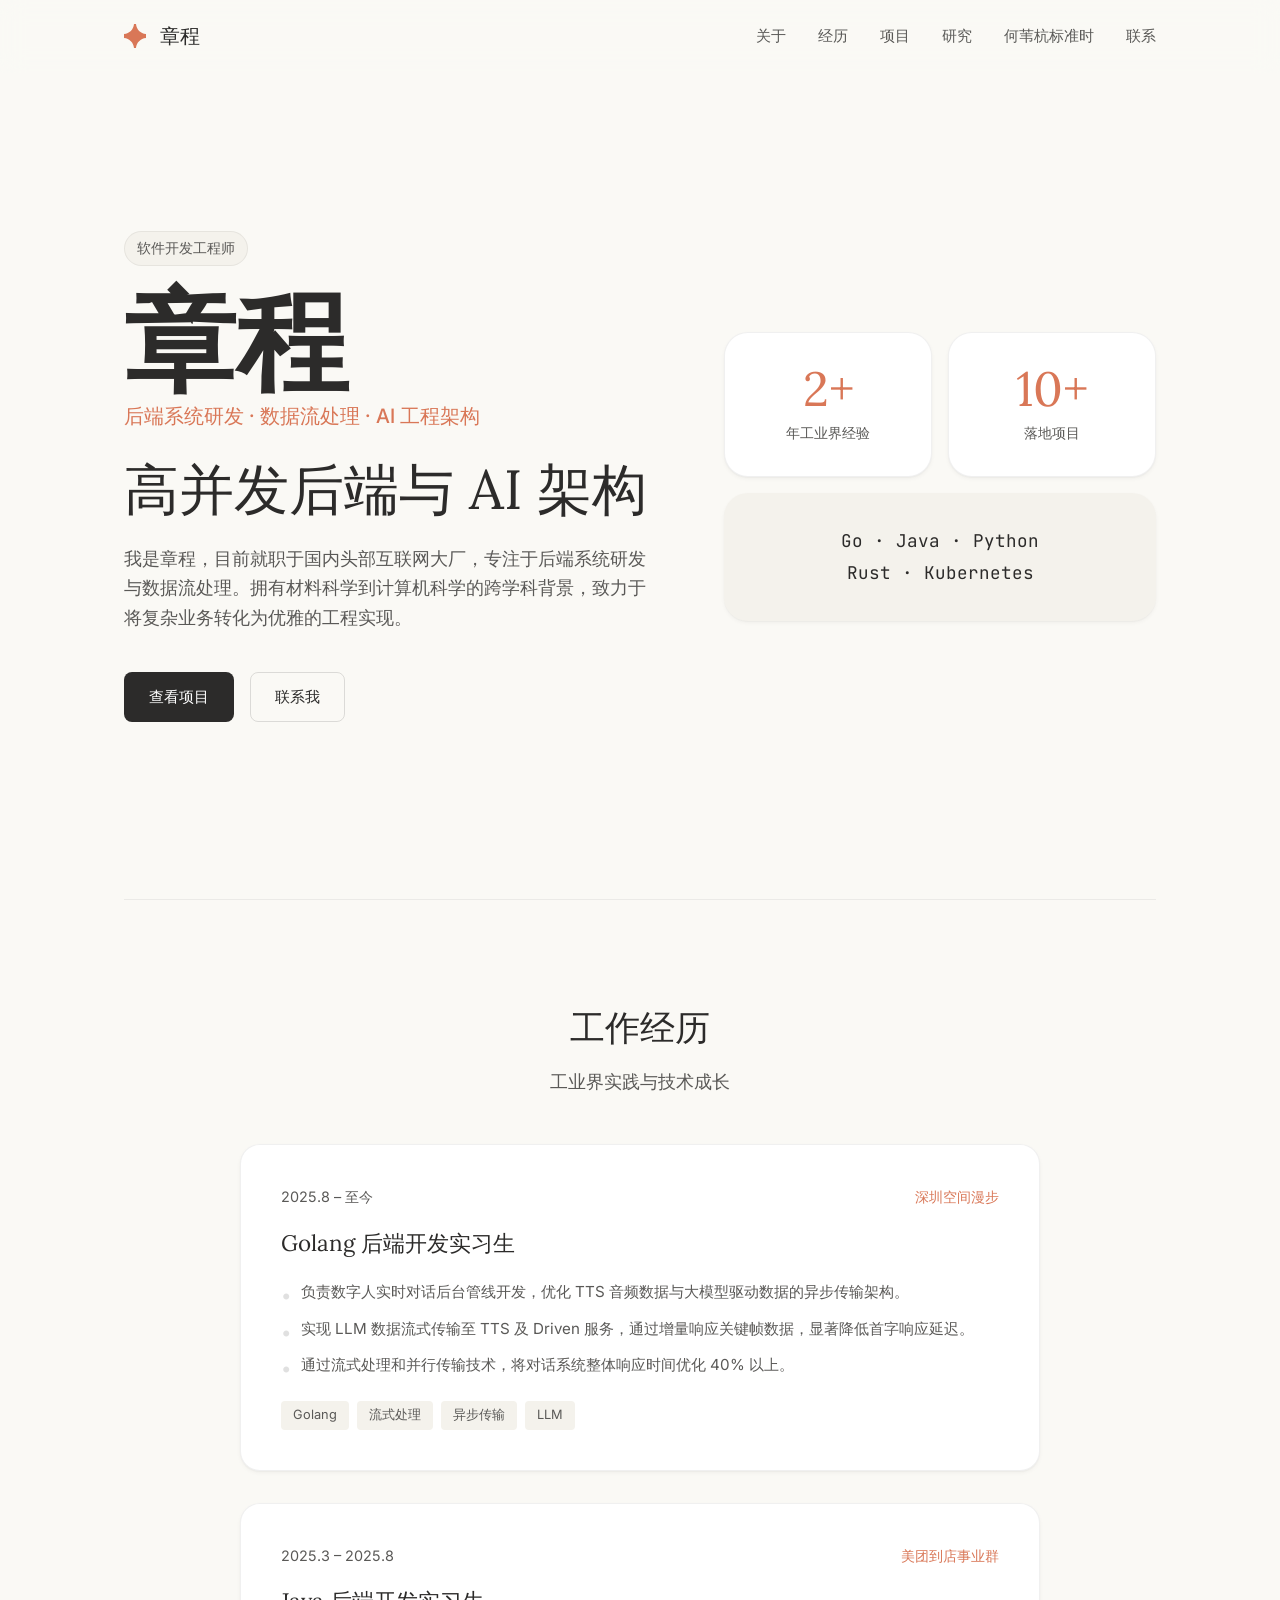
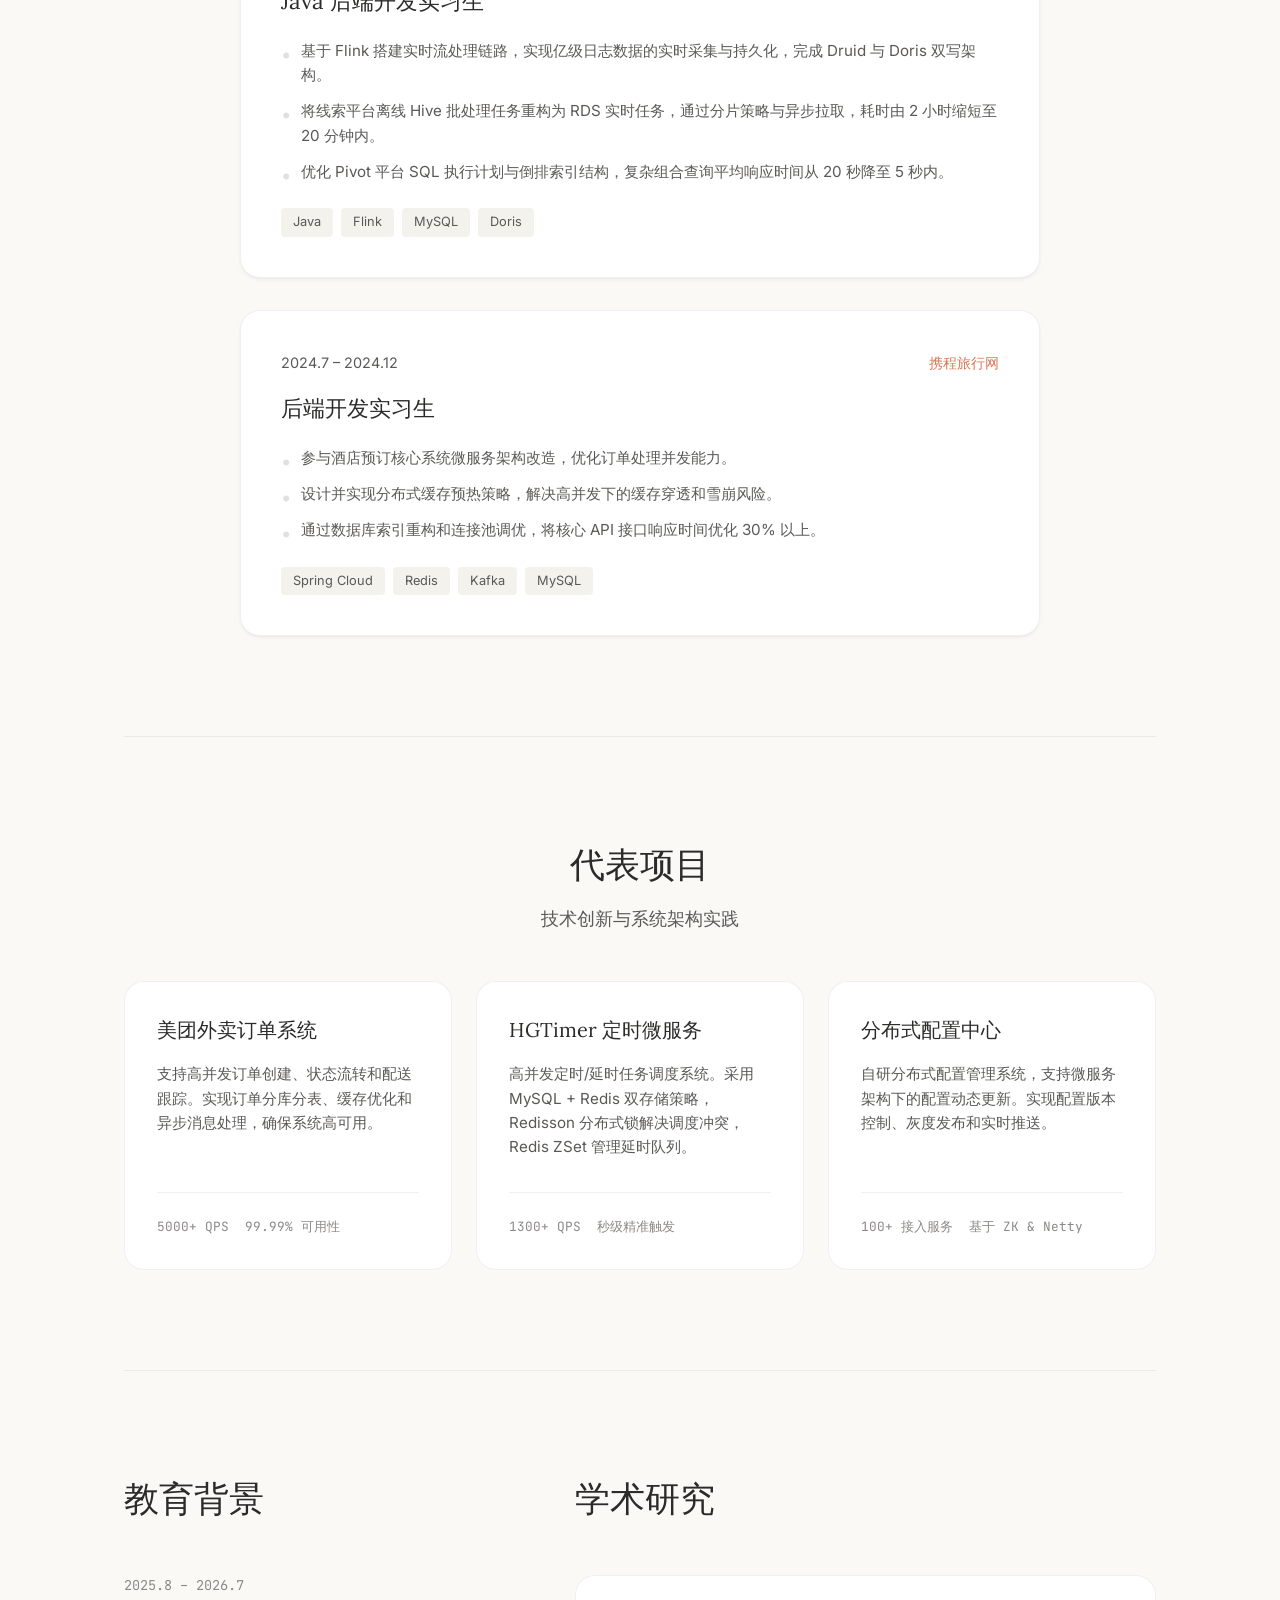
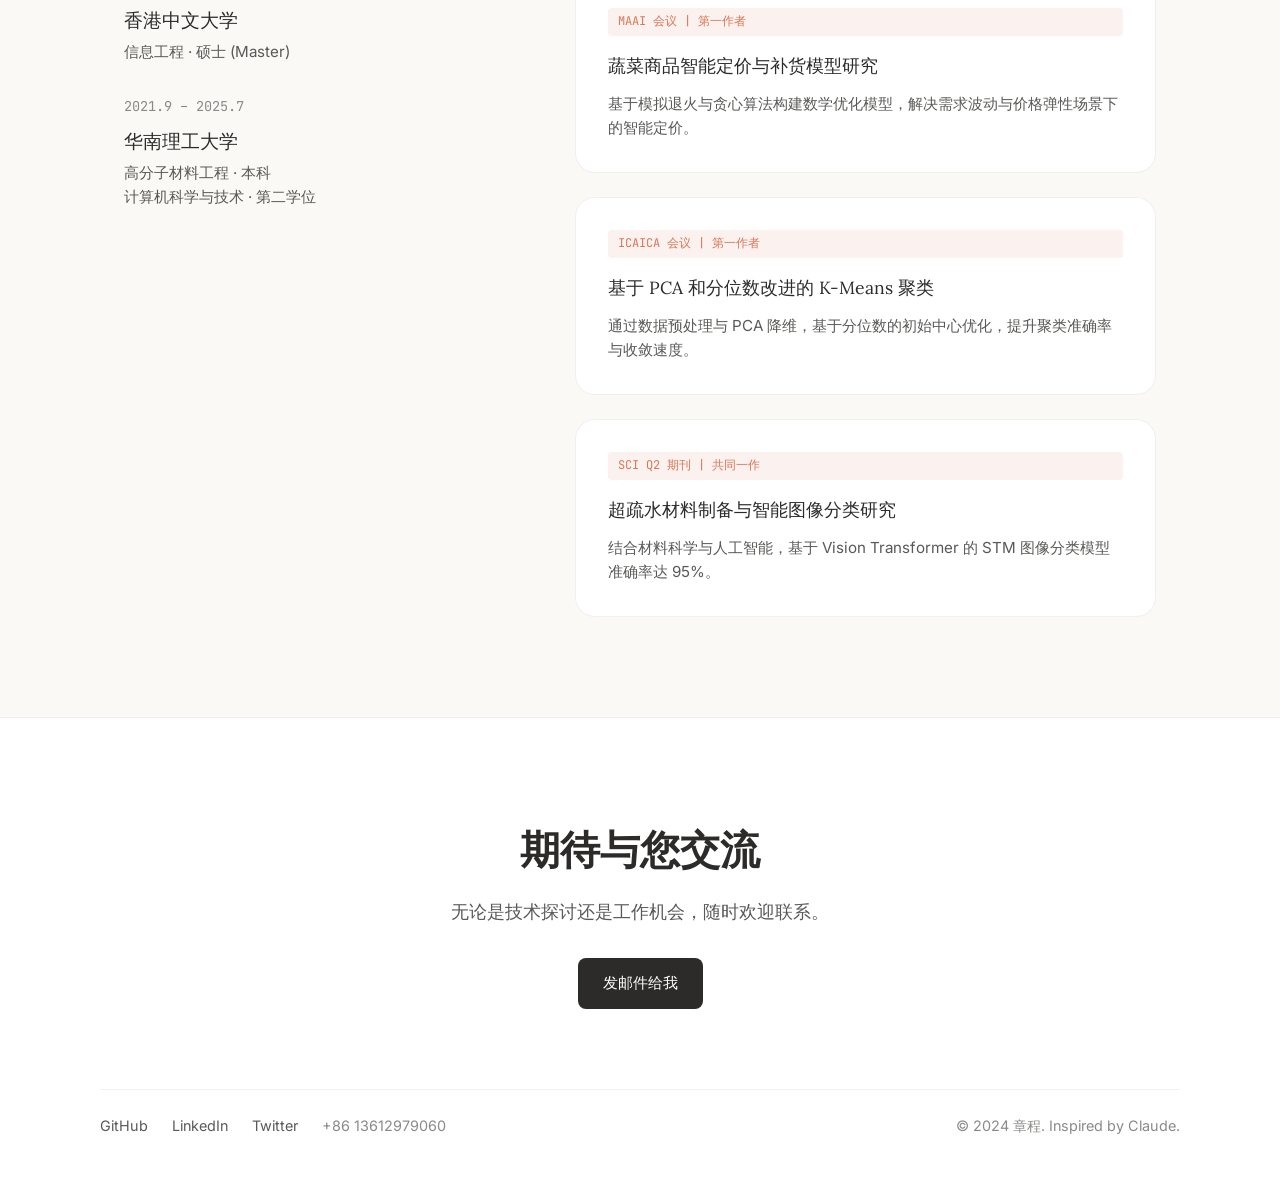
==== commit a30ec6ac: "Refine homepage hero" ====
--- a/index.html
+++ b/index.html
@@ -9,7 +9,7 @@
     <link rel="preconnect" href="https://fonts.gstatic.com" crossorigin>
     <link href="https://fonts.googleapis.com/css2?family=Inter:wght@400;500;600&family=Lora:ital,wght@0,400;0,500;0,600;1,400&family=JetBrains+Mono:wght@400;500&display=swap" rel="stylesheet">
     <link rel="icon" href="data:image/svg+xml,%3Csvg xmlns='http://www.w3.org/2000/svg' viewBox='0 0 24 24'%3E%3Cpath fill='%23D97757' d='M12 0C12.5 5.5 16.5 9.5 22 10V14C16.5 14.5 12.5 18.5 12 24H10C9.5 18.5 5.5 14.5 0 14V10C5.5 9.5 9.5 5.5 10 0H12Z'/%3E%3C/svg%3E">
-    <link rel="stylesheet" href="styles.css?v=apple-time">
+    <link rel="stylesheet" href="styles.css?v=hero-clock">
 </head>
 <body>
     <!-- 极简导航栏 -->
@@ -41,7 +41,9 @@
         <section id="about" class="hero">
             <div class="hero-content">
                 <div class="hero-badge">软件开发工程师</div>
-                <h1 class="hero-title">构建高并发分布式系统<br>与高性能 AI 架构。</h1>
+                <h1 class="hero-name">章程</h1>
+                <p class="hero-subtitle">后端系统研发 · 数据流处理 · AI 工程架构</p>
+                <h2 class="hero-title">高并发后端与 AI 架构</h2>
                 <p class="hero-description">
                     我是章程，目前就职于国内头部互联网大厂，专注于后端系统研发与数据流处理。拥有材料科学到计算机科学的跨学科背景，致力于将复杂业务转化为优雅的工程实现。
                 </p>
@@ -65,18 +67,6 @@
                     </div>
                 </div>
             </div>
-        </section>
-
-        <section class="hwh-quote-showcase" aria-labelledby="hwh-quote-title">
-            <div class="hwh-quote-copy">
-                <div class="hero-badge">何苇杭语录</div>
-                <h2 id="hwh-quote-title">时间太快，不是他慢。</h2>
-                <p>新增经典聊天记录主题图，和何苇杭标准时一起构成完整时间观测样本。</p>
-                <a href="/time/" class="btn btn-secondary">查看何苇杭标准时</a>
-            </div>
-            <figure class="hwh-quote-frame">
-                <img src="assets/hwh-quotes.jpg" alt="何苇杭语录聊天记录截图" width="840" height="670">
-            </figure>
         </section>
 
         <!-- Experience Section -->
--- a/styles.css
+++ b/styles.css
@@ -47,7 +47,7 @@
 h1, h2, h3, h4, .nav-logo {
     font-family: 'Lora', Georgia, serif;
     color: var(--text-primary);
-    letter-spacing: -0.01em;
+    letter-spacing: 0;
 }
 
 code, .badge {
@@ -226,10 +226,11 @@
 
 /* Hero Section */
 .hero {
-    padding: 180px 0 100px;
+    min-height: 100vh;
+    padding: 150px 0 96px;
     display: grid;
-    grid-template-columns: 1.2fr 1fr;
-    gap: 64px;
+    grid-template-columns: minmax(0, 1.1fr) minmax(360px, 0.9fr);
+    gap: 72px;
     align-items: center;
     border-bottom: 1px solid var(--border-light);
 }
@@ -246,11 +247,32 @@
     font-family: 'JetBrains Mono', monospace;
 }
 
+.hero-name {
+    margin-bottom: 12px;
+    color: var(--text-primary);
+    font-family: 'Inter', -apple-system, BlinkMacSystemFont, sans-serif;
+    font-size: 7rem;
+    font-weight: 600;
+    line-height: 0.9;
+    letter-spacing: 0;
+}
+
+.hero-subtitle {
+    margin-bottom: 28px;
+    color: var(--anthropic-terracotta);
+    font-size: 1.24rem;
+    font-weight: 500;
+    line-height: 1.35;
+}
+
 .hero-title {
-    font-size: clamp(2.5rem, 5vw, 3.5rem);
+    max-width: 720px;
+    font-size: 3.45rem;
     font-weight: 400;
-    line-height: 1.15;
+    line-height: 1.12;
     margin-bottom: 24px;
+    text-wrap: nowrap;
+    white-space: nowrap;
 }
 
 .hero-description {
@@ -264,50 +286,6 @@
 .hero-actions {
     display: flex;
     gap: 16px;
-}
-
-.hwh-quote-showcase {
-    padding: 92px 0;
-    display: grid;
-    grid-template-columns: minmax(280px, 0.74fr) minmax(420px, 1fr);
-    gap: 56px;
-    align-items: center;
-    border-bottom: 1px solid var(--border-light);
-}
-
-.hwh-quote-copy h2 {
-    max-width: 540px;
-    margin-bottom: 18px;
-    font-size: clamp(2.3rem, 5vw, 4rem);
-    font-weight: 400;
-    line-height: 1.06;
-    letter-spacing: 0;
-}
-
-.hwh-quote-copy p {
-    max-width: 440px;
-    margin-bottom: 30px;
-    color: var(--text-secondary);
-    font-size: 1.08rem;
-    line-height: 1.72;
-}
-
-.hwh-quote-frame {
-    margin: 0;
-    padding: 10px;
-    border: 1px solid rgba(0, 0, 0, 0.06);
-    border-radius: 28px;
-    background:
-        linear-gradient(180deg, rgba(255,255,255,0.92), rgba(255,255,255,0.62)),
-        #f5f5f7;
-    box-shadow: 0 34px 90px rgba(0, 0, 0, 0.1);
-}
-
-.hwh-quote-frame img {
-    display: block;
-    width: 100%;
-    height: auto;
-    border-radius: 20px;
 }
 
 /* He Weihang Time */
@@ -336,18 +314,18 @@
 }
 
 .time-main {
-    max-width: 1200px;
+    max-width: 1320px;
     min-height: 100vh;
     position: relative;
 }
 
 .time-hero {
-    padding: 128px 0 72px;
+    padding: 104px 0 74px;
     position: relative;
     display: grid;
-    grid-template-columns: minmax(300px, 0.62fr) minmax(0, 1fr);
-    gap: 30px;
-    align-items: center;
+    grid-template-columns: minmax(0, 1fr);
+    gap: 22px;
+    align-items: start;
 }
 
 .time-globe {
@@ -412,7 +390,9 @@
 }
 
 .time-copy,
+.time-media-wall,
 .time-portrait-card,
+.time-quote-card,
 .clock-shell {
     position: relative;
     z-index: 1;
@@ -429,6 +409,14 @@
 
 .time-copy {
     padding-top: 0;
+    display: grid;
+    grid-template-columns: minmax(360px, 0.78fr) minmax(520px, 1fr);
+    gap: 22px 46px;
+    align-items: end;
+}
+
+.time-copy .time-badge {
+    grid-column: 1;
 }
 
 .time-copy .hero-title {
@@ -438,22 +426,25 @@
     font-weight: 600;
     letter-spacing: 0;
     line-height: 0.92;
-    margin-bottom: 20px;
+    margin-bottom: 0;
     white-space: nowrap;
 }
 
 .time-copy .hero-description {
+    grid-column: 2;
+    grid-row: 1 / span 2;
     color: var(--time-muted);
     font-size: 1.12rem;
     line-height: 1.62;
-    max-width: 470px;
-    margin-bottom: 28px;
+    max-width: 650px;
+    margin-bottom: 0;
 }
 
 .time-tags {
+    grid-column: 1 / -1;
     display: flex;
     flex-wrap: wrap;
-    gap: 10px;
+    gap: 8px;
     max-width: 500px;
 }
 
@@ -487,9 +478,10 @@
 }
 
 .time-lines {
+    grid-column: 1 / 2;
     max-width: 500px;
-    margin-top: 18px;
-    padding: 16px;
+    margin-top: 8px;
+    padding: 14px;
     display: grid;
     grid-template-columns: minmax(82px, auto) 1fr 1fr;
     gap: 10px;
@@ -528,16 +520,17 @@
 }
 
 .time-facts {
+    grid-column: 2;
     display: grid;
     grid-template-columns: repeat(3, minmax(0, 1fr));
-    gap: 12px;
-    max-width: 500px;
-    margin-top: 18px;
+    gap: 10px;
+    max-width: 100%;
+    margin-top: 8px;
 }
 
 .time-fact {
-    min-height: 88px;
-    padding: 16px;
+    min-height: 74px;
+    padding: 13px 16px;
     border: 1px solid var(--time-line);
     border-radius: 24px;
     background: var(--time-surface-strong);
@@ -565,7 +558,7 @@
 .time-portrait-card {
     position: relative;
     margin: 0;
-    width: min(430px, 100%);
+    width: 100%;
     aspect-ratio: 1;
     min-height: 0;
     align-self: start;
@@ -574,6 +567,17 @@
     background: #121212;
     border: 1px solid rgba(0, 0, 0, 0.08);
     box-shadow: var(--time-shadow);
+}
+
+.time-media-wall {
+    display: grid;
+    grid-template-columns: minmax(260px, 0.72fr) minmax(520px, 1.28fr);
+    gap: 24px;
+    align-items: stretch;
+}
+
+.time-media-wall .time-portrait-card {
+    align-self: stretch;
 }
 
 .time-portrait {
@@ -636,8 +640,7 @@
 }
 
 .clock-shell {
-    grid-column: 1 / -1;
-    min-height: 430px;
+    min-height: 330px;
     margin-top: 0;
     position: relative;
     overflow: hidden;
@@ -645,13 +648,28 @@
     border: 1px solid var(--time-line);
     border-radius: 34px;
     box-shadow: var(--time-shadow);
-    padding: clamp(24px, 2.8vw, 38px);
+    padding: clamp(20px, 2.3vw, 30px);
     display: grid;
-    grid-template-columns: minmax(280px, 0.86fr) minmax(320px, 1fr) minmax(220px, 0.64fr);
-    gap: 26px;
+    grid-template-columns: minmax(230px, 0.72fr) minmax(330px, 1fr) minmax(230px, 0.66fr);
+    gap: 22px;
     align-items: center;
     backdrop-filter: blur(30px);
     -webkit-backdrop-filter: blur(30px);
+}
+
+.clock-shell::after {
+    content: "";
+    position: absolute;
+    inset: 24px auto auto 32px;
+    width: 180px;
+    aspect-ratio: 1;
+    border-radius: 50%;
+    border: 1px solid rgba(0, 113, 227, 0.12);
+    background:
+        linear-gradient(90deg, transparent 49.5%, rgba(0, 113, 227, 0.1) 50%, transparent 50.5%),
+        linear-gradient(0deg, transparent 49.5%, rgba(0, 113, 227, 0.1) 50%, transparent 50.5%);
+    opacity: 0.52;
+    z-index: 0;
 }
 
 .clock-shell > * {
@@ -690,7 +708,7 @@
 }
 
 .clock-face {
-    width: min(292px, 100%);
+    width: min(248px, 100%);
     aspect-ratio: 1;
     border-radius: 50%;
     position: relative;
@@ -795,7 +813,7 @@
     display: block;
     margin: 12px 0;
     font-family: 'Inter', -apple-system, BlinkMacSystemFont, sans-serif;
-    font-size: 3.42rem;
+    font-size: 3.18rem;
     font-weight: 600;
     line-height: 1;
     color: var(--time-ink);
@@ -869,10 +887,28 @@
     font-size: 0.78rem;
 }
 
+.time-quote-card {
+    margin: 0;
+    padding: 10px;
+    border: 1px solid var(--time-line);
+    border-radius: 34px;
+    background: var(--time-surface-strong);
+    box-shadow: var(--time-shadow);
+    backdrop-filter: blur(24px);
+    -webkit-backdrop-filter: blur(24px);
+}
+
+.time-quote-card img {
+    display: block;
+    width: 100%;
+    height: auto;
+    border-radius: 24px;
+}
+
 .friend-reviews {
     position: relative;
     z-index: 1;
-    padding: 12px 0 104px;
+    padding: 0 0 104px;
     border-top: none;
 }
 
@@ -1273,21 +1309,23 @@
     }
 
     .time-hero {
-        grid-template-columns: minmax(260px, 0.78fr) minmax(0, 1.22fr);
         padding-top: 118px;
         gap: 24px;
-        align-items: start;
     }
 
     .time-copy {
-        grid-column: 2;
-        grid-row: 1;
-        padding-top: 10px;
+        grid-template-columns: 1fr;
+        gap: 18px;
     }
 
     .time-copy .hero-title {
         font-size: 3.28rem;
         white-space: normal;
+    }
+
+    .time-copy .hero-description {
+        grid-column: 1;
+        grid-row: auto;
     }
 
     .time-copy .hero-description,
@@ -1297,17 +1335,13 @@
         max-width: 100%;
     }
 
-    .time-portrait-card {
-        grid-column: 1;
-        grid-row: 1;
-        margin-top: 24px;
+    .time-media-wall {
+        grid-template-columns: minmax(240px, 0.72fr) minmax(480px, 1.28fr);
     }
 
     .clock-shell {
-        grid-column: 1 / -1;
         grid-template-columns: minmax(240px, 0.78fr) minmax(280px, 1fr) minmax(200px, 0.64fr);
-        min-height: 460px;
-        margin-top: 0;
+        min-height: 420px;
     }
 
     .digital-time {
@@ -1318,7 +1352,8 @@
 @media (max-width: 900px) {
     .hero {
         grid-template-columns: 1fr;
-        padding: 140px 0 80px;
+        min-height: auto;
+        padding: 128px 0 80px;
         text-align: center;
     }
 
@@ -1328,18 +1363,6 @@
 
     .hero-actions {
         justify-content: center;
-    }
-
-    .hwh-quote-showcase {
-        grid-template-columns: 1fr;
-        padding: 72px 0;
-        gap: 36px;
-        text-align: center;
-    }
-
-    .hwh-quote-copy p {
-        margin-left: auto;
-        margin-right: auto;
     }
 
     .split-section {
@@ -1355,25 +1378,17 @@
     }
 
     .time-copy {
-        grid-column: auto;
-        grid-row: auto;
-        order: 1;
-        padding-top: 0;
-    }
-
-    .time-portrait-card {
-        grid-column: auto;
-        grid-row: auto;
-        order: 2;
-        width: min(420px, 100%);
-        margin: 0 auto;
+        justify-items: center;
+    }
+
+    .time-lines,
+    .time-facts {
+        grid-column: 1;
+        width: 100%;
     }
 
     .clock-shell {
-        grid-column: auto;
-        order: 3;
         width: min(620px, 100%);
-        margin: 0 auto;
         grid-template-columns: 1fr;
         justify-items: center;
     }
@@ -1417,6 +1432,16 @@
     .time-facts {
         margin-left: auto;
         margin-right: auto;
+    }
+
+    .time-media-wall {
+        grid-template-columns: 1fr;
+        gap: 22px;
+    }
+
+    .time-media-wall .time-portrait-card {
+        width: min(420px, 100%);
+        margin: 0 auto;
     }
 
     .friend-reviews-header {
@@ -1511,6 +1536,25 @@
         justify-content: center;
     }
 
+    .hero {
+        padding: 112px 0 72px;
+    }
+
+    .hero-name {
+        font-size: 4.2rem;
+    }
+
+    .hero-subtitle {
+        font-size: 1rem;
+    }
+
+    .hero-title {
+        font-size: 1.62rem;
+        line-height: 1.16;
+        white-space: nowrap;
+        text-wrap: nowrap;
+    }
+
     .time-globe {
         top: 86px;
         width: min(360px, 92vw);
@@ -1518,12 +1562,12 @@
     }
 
     .time-hero {
-        padding: 104px 0 34px;
-        gap: 26px;
+        padding: 96px 0 34px;
+        gap: 16px;
     }
 
     .time-copy .hero-title {
-        font-size: 3rem;
+        font-size: 2.72rem;
         line-height: 1.04;
     }
 
@@ -1536,45 +1580,60 @@
         display: none;
     }
 
+    .time-tags {
+        gap: 7px;
+    }
+
+    .time-tags span {
+        min-height: 32px;
+        padding: 6px 10px;
+        font-size: 0.78rem;
+    }
+
     .time-lines {
-        grid-template-columns: repeat(2, minmax(0, 1fr));
-        text-align: center;
-    }
-
-    .time-lines span {
-        grid-column: 1 / -1;
-        grid-row: auto;
-        justify-content: center;
-        padding: 0 0 10px;
-        border-right: none;
-        border-bottom: 1px solid var(--time-line);
+        display: none;
     }
 
     .time-facts {
         grid-template-columns: repeat(3, minmax(0, 1fr));
         gap: 8px;
+        margin-top: 6px;
     }
 
     .time-fact {
-        min-height: 74px;
-        padding: 12px 8px;
+        min-height: 66px;
+        padding: 10px 8px;
     }
 
     .time-fact strong {
         font-size: 1.04rem;
     }
 
-    .time-portrait-card,
     .clock-shell {
         min-height: auto;
-    }
-
-    .time-portrait-card {
+        display: grid;
+    }
+
+    .clock-header {
+        order: 1;
+    }
+
+    .time-panel {
+        order: 2;
+        padding-top: 14px;
+        border-top: 1px solid var(--time-line);
+    }
+
+    .delay-control {
         order: 3;
     }
 
-    .clock-shell {
-        order: 2;
+    .clock-note {
+        order: 4;
+    }
+
+    .clock-face {
+        order: 5;
     }
 
     .time-portrait {
@@ -1584,11 +1643,11 @@
     }
 
     .clock-face {
-        width: min(300px, 76vw);
+        width: min(190px, 52vw);
     }
 
     .digital-time {
-        font-size: 2.42rem;
+        font-size: 2.32rem;
     }
 
     .clock-header {
@@ -1601,6 +1660,15 @@
         padding-bottom: 72px;
     }
 
+    .time-quote-card {
+        padding: 7px;
+        border-radius: 24px;
+    }
+
+    .time-quote-card img {
+        border-radius: 18px;
+    }
+
     .friend-reviews-header h2 {
         font-size: 2.08rem;
     }
@@ -1611,19 +1679,6 @@
 
     .review-card {
         min-height: auto;
-    }
-
-    .hwh-quote-showcase {
-        padding: 58px 0;
-    }
-
-    .hwh-quote-frame {
-        padding: 7px;
-        border-radius: 22px;
-    }
-
-    .hwh-quote-frame img {
-        border-radius: 16px;
     }
 }
 
